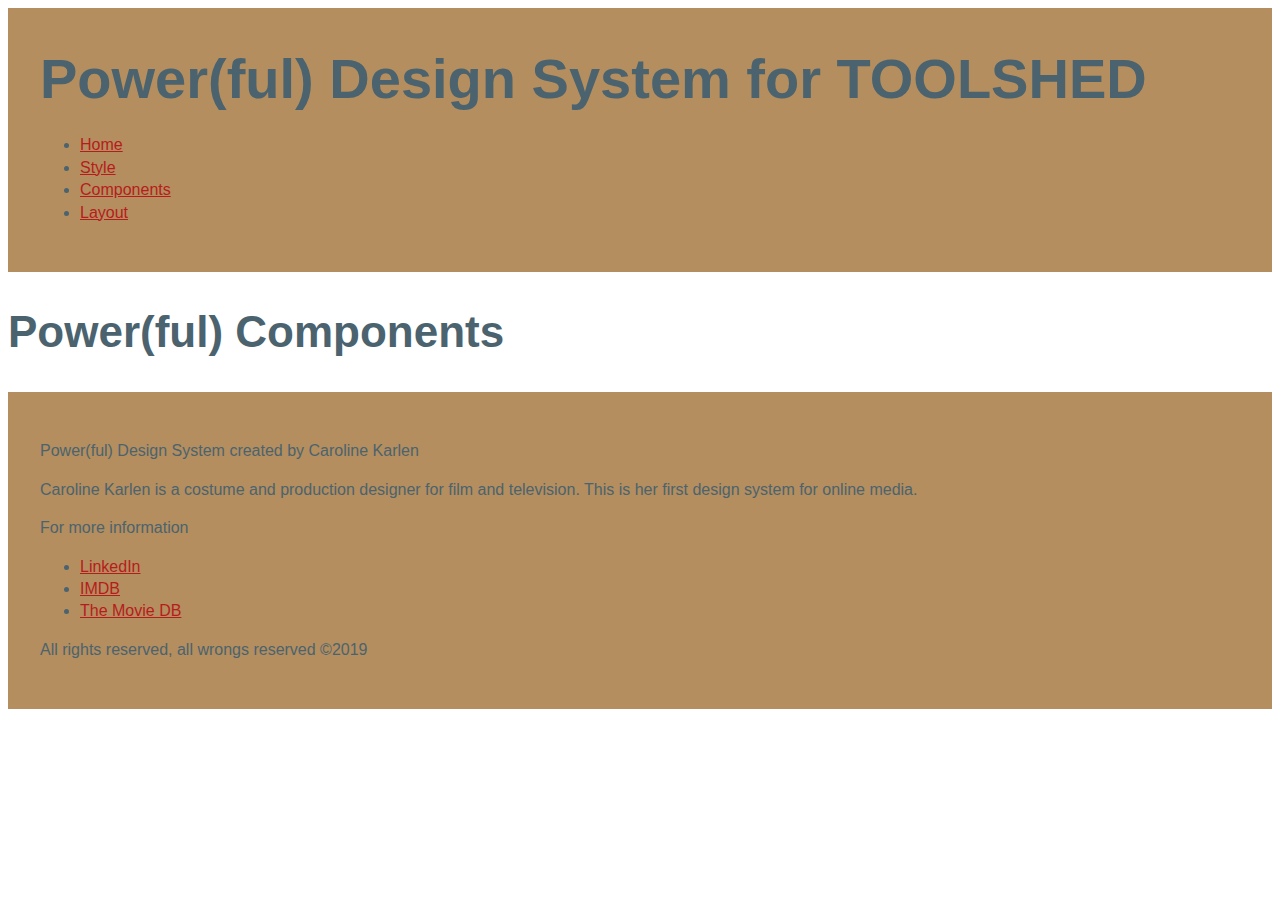
==== components.html @ 0bf0f4fc "initial commit" ====
<!doctype html>
<html lang="en-us">
<head>
    <meta charset="utf-8" />
    <meta name="viewport" content="width=device-width, initial-scale=1.0">
    <title>Components</title>
    <link rel="stylesheet" href="main.css">
</head>
    
<body>

<header class="site-header">
    
    <div class="logo">Power(ful) Design System for TOOLSHED</div>

    <nav class="site-navigation">
        <ul>
            <li><a href="index.html">Home</a></li>
            <li><a href="style.html">Style</a></li>
            <li><a href="components.html">Components</a></li>
            <li><a href="layouts.html">Layout</a></li>
        </ul>
    </nav>

</header>

<main>

    <h1>Power(ful) Components</h1>

</main>
    
<footer>

    <p>Power(ful) Design System created by Caroline Karlen</p>
    
    <p>Caroline Karlen is a costume and production designer for film and television. This is her first design system for online media.</p>

    <p>For more information</p>
    <ul>
        <li><a href="http://www.linkedin.com/in/carolinekarlen">LinkedIn</a></li>
        <li><a href="https://www.imdb.com/name/nm2019034/">IMDB</a></li>
        <li><a href="https://www.themoviedb.org/person/1164082-caroline-karlen">The Movie DB</a></li>
    </ul>

    <p>All rights reserved, all wrongs reserved ©2019</p>

</footer>

</body>
</html>
---- main.css ----
/* ==========================================================================
   Colors
   ========================================================================== */
html {
    --color-primary-red: #b71c1c;
    --color-secondary-red: #f05545;
    --color-primary-brown: #826133;
    --color-secondary-brown: #b48e5e;
    --color-primary-blue: #0b1051;
    --color-secondary-blue: #3f367e;
    --color-primary-text: #4b636e;
    --color-secondary-text: #90a4ae;
    --color-additional-text: #eeeeee;
}

/* ==========================================================================
   Type
   ========================================================================== */
html {
    --font-primary: Overpass, Arial, sans-serif;
    color: var(--color-primary-text);
    font-family: var(--font-primary);
    line-height: 1.4;
}

main {
    max-width: 40rem;
}

h1 {
    font-size: 2.75rem;
    font-weight: 700;
    
}

h2 {
    font-size: 2rem;
}

h3 {
    font-size: 1.75rem;
}

p   {
    font-size: 1rem;
}

a {
    color: var(--color-primary-red);
}

/* ==========================================================================
   Header Component
   ========================================================================== */

.site-header {
    background-color: var(--color-secondary-brown);
    border: 2rem solid #b48e5e;
}

.logo {
    font-size: 3.5rem;
    font-weight: 700;
}

/* ==========================================================================
   Footer Component
   ========================================================================== */

footer {
	background-color: var(--color-secondary-brown);
    border: 2rem solid #b48e5e;
}
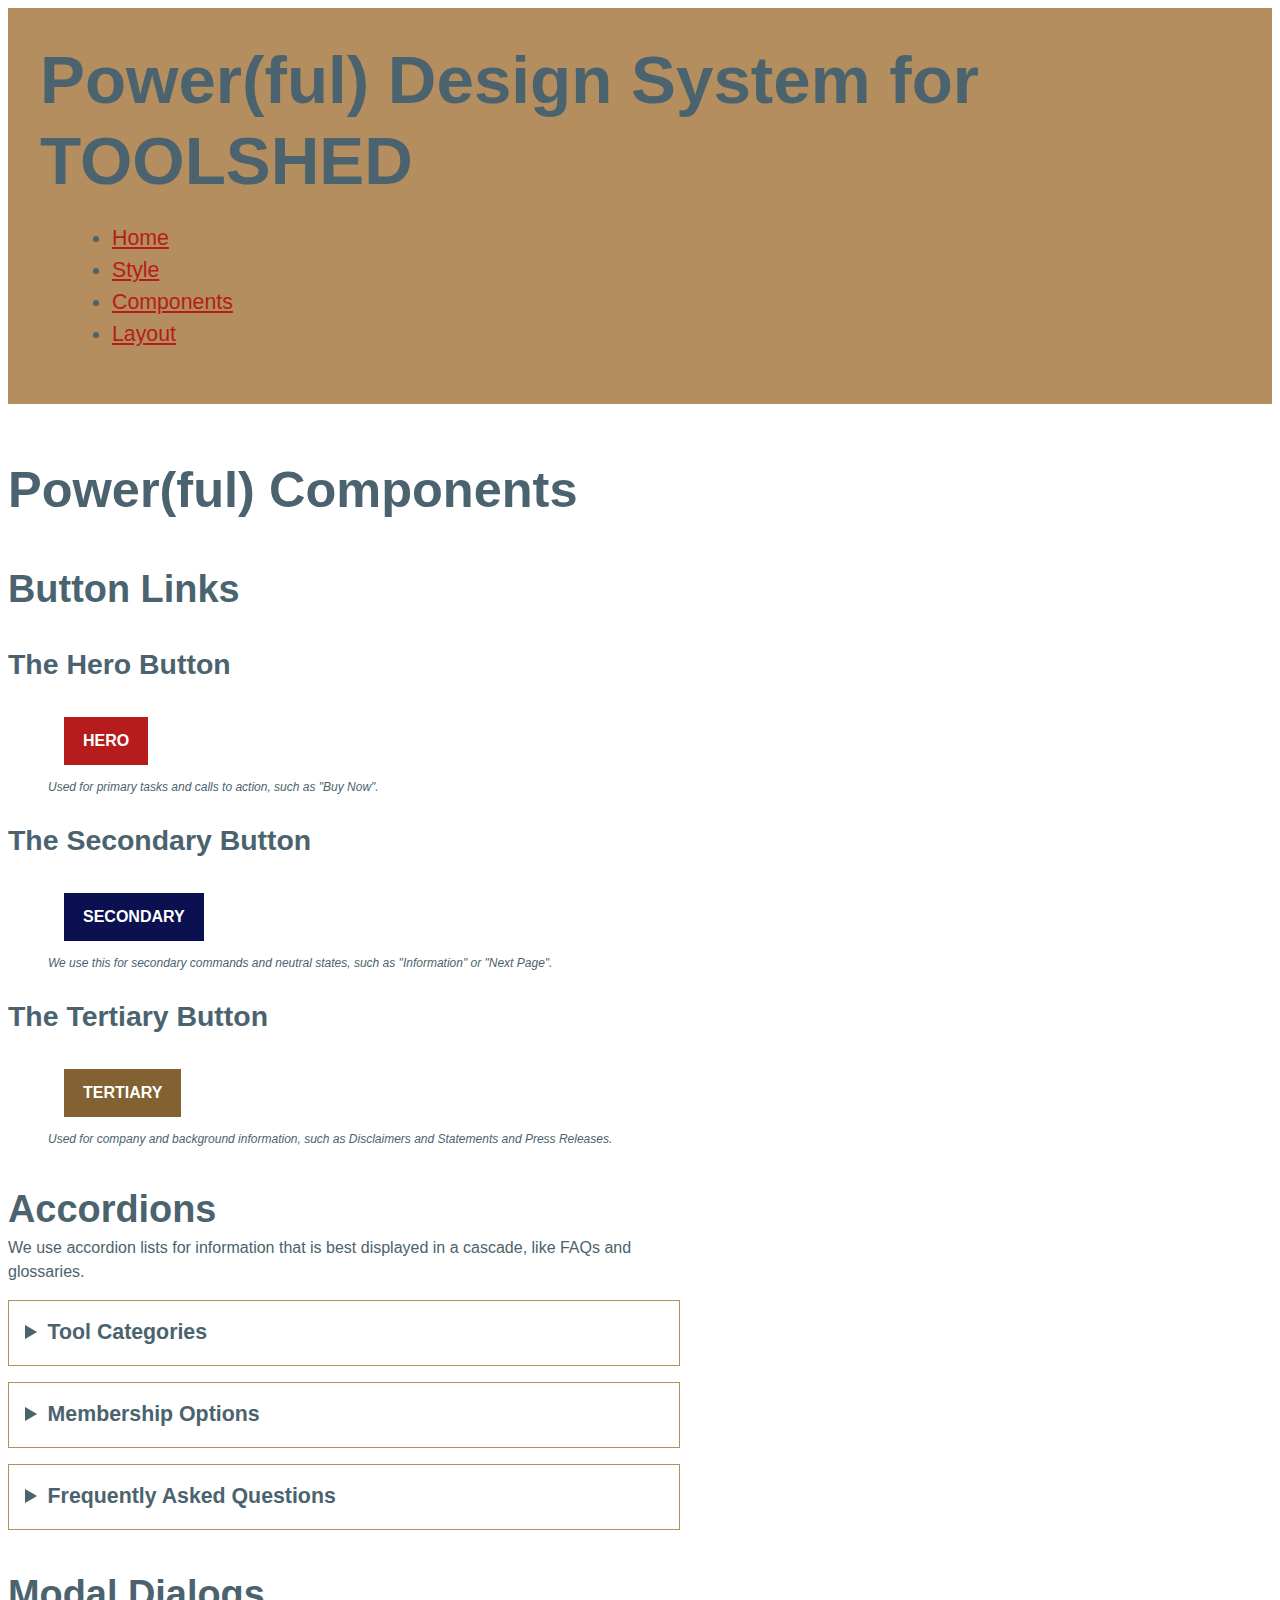
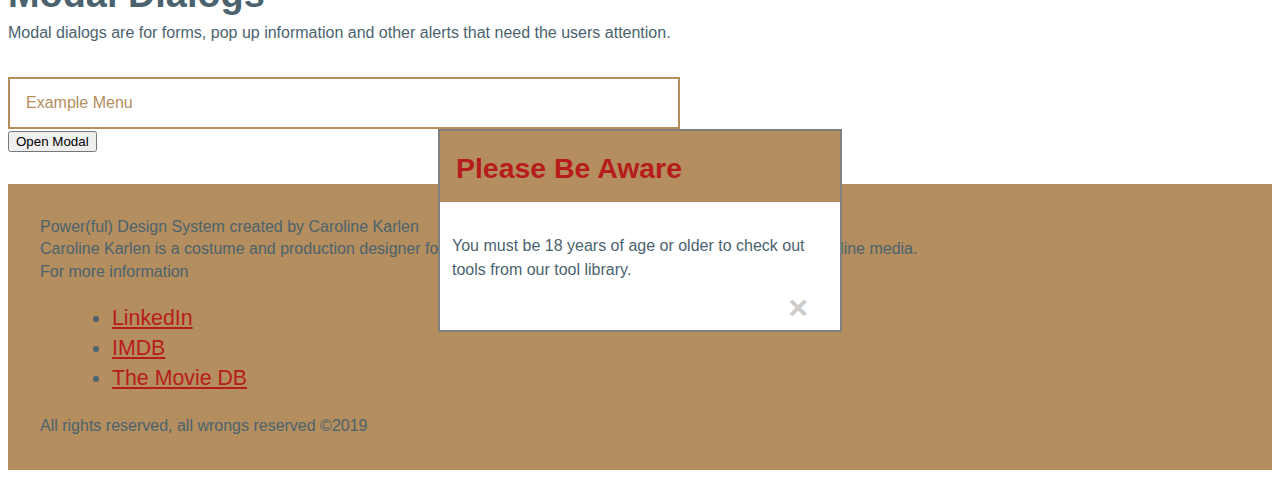
==== commit 0e4d3ed2: "Add files via upload" ====
--- a/components.html
+++ b/components.html
@@ -27,7 +27,116 @@
 <main>
 
     <h1>Power(ful) Components</h1>
+    
+    <h2>Button Links</h2>
+    
+    <h3>The Hero Button</h3>
 
+    <figure>
+        <button class="button-link-primary" href="#">Hero</button>
+        
+        <figcaption>Used for primary tasks and calls to action, such as "Buy Now". </figcaption>
+        
+      </figure>
+    
+     
+    <h3>The Secondary Button</h3>
+    
+    <figure>
+        <button class="button-link-secondary" href="#">Secondary</button>
+        
+        <figcaption>We use this for secondary commands and neutral states, such as "Information" or "Next Page".</figcaption>
+    </figure>
+    
+    <h3>The Tertiary Button</h3>
+    
+    <figure>
+        <button class="button-link-tertiary" href="#">Tertiary</button>
+        
+        <figcaption>Used for company and background information, such as Disclaimers and Statements and Press Releases.</figcaption>
+    </figure>
+    
+    <h2>Accordions</h2>
+
+    <p>We use accordion lists for information that is best displayed in a cascade, like FAQs and glossaries.</p>
+    
+    
+    <details>
+        
+        <summary>
+            Tool Categories
+        </summary>
+        
+        <div>
+            <ul>
+                <li><a class="accordion-list-item" href="#">Carpentry and Woodworking</a></li>
+            
+                <li><a class="accordion-list-item" href="#">Concrete and Masonry</a></li>
+            
+                <li><a class="accordion-list-item" href="#">Electrical and Lighting</a></li>
+            
+                <li><a class="accordion-list-item" href="#">Plumbing</a></li>
+            </ul>
+        </div>
+    
+    </details>
+
+    <details>
+        <summary>
+            Membership Options
+        </summary>
+        
+        <div>
+            <ul>
+                <li><a class="accordion-list-item" href="#">Household Membership</a></li>
+            
+                <li><a class="accordian-list-item" href="#">Small Business Membership</a></li>
+            
+                <li><a class="accordian-list-item" href="#">Student Membership</a></li>
+            
+                <li><a class="accordian-list-item" href="#">Non-Profit Membership</a></li>
+            </ul>
+        </div>
+    
+    </details>
+    
+    <details>
+        <summary>
+            Frequently Asked Questions
+        </summary>
+        
+        <div>
+            <ul>
+                <li><a class="accordion-list-item" href="#">How Can I Join?</a></li>
+            
+                <li><a class="accordian-list-item" href="#">How Do I Rent Tools?</a></li>
+            
+                <li><a class="accordian-list-item" href="#">What If I Need Instructions?</a></li>
+            
+                <li><a class="accordian-list-item" href="#">What If I Lose or Damage a Tool?</a></li>
+            </ul>
+        </div>
+    </details>
+    
+    <h2>Modal Dialogs</h2>
+    <p>Modal dialogs are for forms, pop up information and other alerts that need the users attention.</p>
+    
+    <div class="example">
+        <p>Example Menu</p>
+    </div> 
+    
+    <button id="open-modal" type="button">Open Modal</button>
+
+    <dialog id="modal-demo">
+        <modal-header>Please Be Aware</modal-header>
+        
+        <modal-content>You must be 18 years of age or older to check out tools from our tool library.</modal-content>
+        
+          <span class="close" id="span2">&times;</span>
+        
+        
+    </dialog>
+    
 </main>
     
 <footer>
@@ -47,5 +156,27 @@
 
 </footer>
 
+
+<script>
+    document.addEventListener('DOMContentLoaded', function(){
+
+        const modal = document.querySelector('dialog');
+        const open = document.getElementById('open-modal');
+
+        open.addEventListener('click', () => {
+            modal.showModal();
+        });
+
+        modal.addEventListener('click', event => {
+            if (event.target === modal) {
+                modal.close('cancelled');
+            }
+        });
+
+    });
+</script>
+
+    
 </body>
+    
 </html>--- a/main.css
+++ b/main.css
@@ -3,66 +3,363 @@
    ========================================================================== */
 html {
     --color-primary-red: #b71c1c;
+    --color-primary-blue: #0b1051;
+    --color-primary-brown: #826133;
     --color-secondary-red: #f05545;
-    --color-primary-brown: #826133;
+    --color-secondary-blue: #3f367e;
     --color-secondary-brown: #b48e5e;
-    --color-primary-blue: #0b1051;
-    --color-secondary-blue: #3f367e;
     --color-primary-text: #4b636e;
     --color-secondary-text: #90a4ae;
     --color-additional-text: #eeeeee;
 }
 
+/* ==========================================================================
+   Components
+    ========================================================================== */
+
+detail {
+    font-size: var(--size-two);
+    font-weight: 600;
+    text-transform: uppercase;
+}
+
+.button-link-primary {
+    background-color: var(--color-primary-red);
+	border: 3px solid var(--color-primary-red);
+	box-shadow: .25rem .25rem rgba(255, 255, 255, .5);
+    color: white;
+	display: inline-block;
+    font-size: var(--size-one);
+	font-weight: 700;
+	margin: 1rem;
+	padding: .75rem 1rem;
+    position: relative;
+    text-align: center;
+	text-decoration: none;
+	text-transform: uppercase;
+	transition: all 2s;
+}
+
+
+.button-link-primary:focus {
+    background-color: var(--color-primary-red);
+    border: 3px solid var(--color-primary-red);
+    outline: 6px solid blue;
+    transition: all 2s;
+}
+
+
+.button-link-primary:hover {
+    background-color: var(--color-secondary-red);
+    border: 3px solid var(--color-secondary-red);
+}
+
+.button-link-primary:active {
+    background-color: var(--color-secondary-red);
+	border: 3px solid var(--color-secondary-red);
+    /*transform: translateY(3px);*/
+    top: 3px;
+}
+
+.button-link-secondary {
+    background-color: var(--color-primary-blue);
+    border: 3px solid var(--color-primary-blue);
+    box-shadow: .25rem .25rem rgba(255, 255, 255, .5);
+    color: white;
+    display: inline-block;
+    font-size: var(--size-one);
+    font-weight: 700;
+    margin: 1rem;
+    padding: .75rem 1rem;
+    position: relative;
+    text-align: center;
+    text-decoration: none;
+    text-transform: uppercase;
+    transition: all 2s;
+}
+
+.button-link-secondary:focus {
+    background-color: var(--color-primary-blue);
+    border: 3px solid var(--color-primary-blue);
+    outline: 6px solid blue;
+    transition: all 2s;
+}
+
+.button-link-secondary:hover {
+    background-color: var(--color-secondary-blue);
+    border: 3px solid var(--color-secondary-blue);
+}
+
+.button-link-secondary:active {
+    background-color: var(--color-secondary-blue);
+    border: 3px solid var(--color-secondary-blue);
+    /*transform: translateY(3px);*/
+    top: 3px;
+}
+
+.button-link-tertiary {
+    background-color: var(--color-primary-brown);
+    border: 3px solid var(--color-primary-brown);
+    box-shadow: .25rem .25rem rgba(255, 255, 255, .5);
+    color: white;
+    display: inline-block;
+    font-size: var(--size-one);
+    font-weight: 700;
+    margin: 1rem;
+    padding: .75rem 1rem;
+    position: relative;
+    text-align: center;
+    text-decoration: none;
+    text-transform: uppercase;
+    transition: all 2s;
+}
+
+.button-link-tertiary:focus {
+    background-color: var(--color-primary-brown);
+    border: 3px solid var(--color-primary-brown);
+    outline: 6px solid blue;
+    transition: all 2s;
+}
+
+.button-link-tertiary:hover {
+    background-color: var(--color-secondary-brown);
+    border: 3px solid var(--color-secondary-brown);
+}
+
+.button-link-tertiary:active {
+    background-color: var(--color-secondary-brown);
+    border: 3px solid var(--color-secondary-brown);
+    /*transform: translateY(3px);*/
+    top: 3px;
+}
+
+summary button {
+    background-color: white;
+    color: var(--color-primary-text);
+    font-size: var(--size-two);
+    font-weight: 900;
+    margin: 0;
+    padding: 1rem;
+    text-align: left;
+    text-transform: uppercase;
+}
+
+summary:focus, details[open] summary {
+	background-color: var(--color-additional-text);
+	outline: none;
+}
+
+summary::-webkit-details-marker {
+	background-image: url(https://material.io/tools/icons/?icon=label&style=baseline);
+    color: black;
+}
+
+details[open] summary::-webkit-details-marker {
+	background-image: url(https://material.io/tools/icons/?icon=label&style=baseline);
+}
+
+details {
+    border: 1px solid var(--color-secondary-brown);
+    margin-bottom: 1rem;
+    margin-top: 1rem;
+	padding: 1rem;
+}
+
+details summary {
+    font-size: var(--size-two);
+    font-weight: 600;
+}
+
+
+
+/* ==========================================================================
+   Modal Dialog Components
+   ========================================================================== */
+
+.example {
+    border: 2px solid;
+    color: var(--color-secondary-brown);
+    margin-top: 2rem;
+    padding: .75rem 1rem;
+}
+
+#open-modal {
+    margin-bottom: 2rem;
+}
+
+@-webkit-keyframes slideIn {
+	from {
+		transform: translatex(-100%);
+	}
+	
+	to {
+		transform: translatex(-50%);
+	}
+}
+
+
+dialog {
+    border: 2px solid grey;
+    color: var(--color-primary-text);
+    display: inline-block;
+    height: 175px;
+    margin: auto;
+    max-height: 100%;
+    padding: 0 0 1.5rem;
+    position: fixed;
+    width: 400px;
+}
+
+dialog[open] {
+    animation: slideIn .5s linear;
+}
+
+dialog::backdrop {
+    background: rgba(25,65,105,.25);
+}
+
+modal-header {
+    background: 10px var(--color-secondary-brown);
+    color: var(--color-primary-red);
+    display: block;
+    font-size: var(--size-three);
+    font-weight: 900;
+    padding: 1rem 1rem .75rem;
+}
+
+modal-content {
+    color: var(--color-primary-text);
+    display: block;
+    font-size: var(--size-one);
+    line-height; 1.5;
+    padding: 2rem .75rem 0;
+    
+}
+
+.close {
+    color: #ccc;
+    float: right;
+    font-size: 34px;
+    font-weight: bold;
+    margin-right: 2rem;
+}
+
+.close:hover {
+    color: black;
+    cursor: pointer;
+    text-decoration: none;
+}
 /* ==========================================================================
    Type
    ========================================================================== */
 html {
     --font-primary: Overpass, Arial, sans-serif;
+    --ratio: 1.333;
+    --size-one: 1rem;
+    --size-two: calc(1rem*1.333);
+    --size-three: calc(1rem*1.777);
+    --size-four: calc(1rem*2.369);
+    --size-five: calc(1rem*3.157);
+    --size-six: calc(1rem*4.209);
+    --size-minimum: calc(1rem*.75);
     color: var(--color-primary-text);
     font-family: var(--font-primary);
+    line-height: 1.5;
+}
+
+main {
+    max-width: 42rem;
+}
+
+    h1, h2, h3, h4, h5, h6{
     line-height: 1.4;
-}
-
-main {
-    max-width: 40rem;
-}
+    margin: 1em 0 0;
+    }
 
 h1 {
-    font-size: 2.75rem;
+    font-size: var(--size-five);
     font-weight: 700;
     
 }
 
 h2 {
-    font-size: 2rem;
+    font-size: var(--size-four);
 }
 
 h3 {
-    font-size: 1.75rem;
-}
-
-p   {
-    font-size: 1rem;
-}
-
-a {
+    font-size: var(--size-three);
+}
+
+h3 figure {
+    line-height: 1;
+    margin: auto;
+}
+
+h4 {
+    font-size: var(--size-two);
+    font-style: bold;
+}
+
+p {
+    font-size: var(--size-one);
+    margin: 0;
+}
+
+ul {
+    font-size: var(--size-two);
+    margin-left: 2rem;
+}
+
+ol {font-size: var(--size-two);
+    margin-left: 2rem;
+}
+
+.price {
+    font-size: var(--size-one);
+    font-weight: 900;
+    text-transform: uppercase;
+}
+
+figcaption {
+    font-size: var(--size-minimum);
+    font-style: italic;
+    line-height: 1;
+}
+
+
+a:link {
     color: var(--color-primary-red);
 }
+a:visited {
+    color: var(--color-primary-red);
+}
+
+a:hover {
+    color: var(--color-primary-blue);
+}
+a:active {
+    color: var(--color-secondary-blue);
+}
+
+a:focus {
+    outline: 1px solid blue;
+}
 
 /* ==========================================================================
    Header Component
-   ========================================================================== */
-
+   ========================================================================= */
+
+.logo {
+    font-size: var(--size-six);
+    font-weight: 700;
+    line-height: 1.2;
+}
+    
 .site-header {
     background-color: var(--color-secondary-brown);
     border: 2rem solid #b48e5e;
 }
 
-.logo {
-    font-size: 3.5rem;
-    font-weight: 700;
-}
-
 /* ==========================================================================
    Footer Component
    ========================================================================== */
@@ -70,4 +367,7 @@
 footer {
 	background-color: var(--color-secondary-brown);
     border: 2rem solid #b48e5e;
+    font-size: var(--size-minimum);
+    line-height: 1.4;
+    margin-top: 2;
 }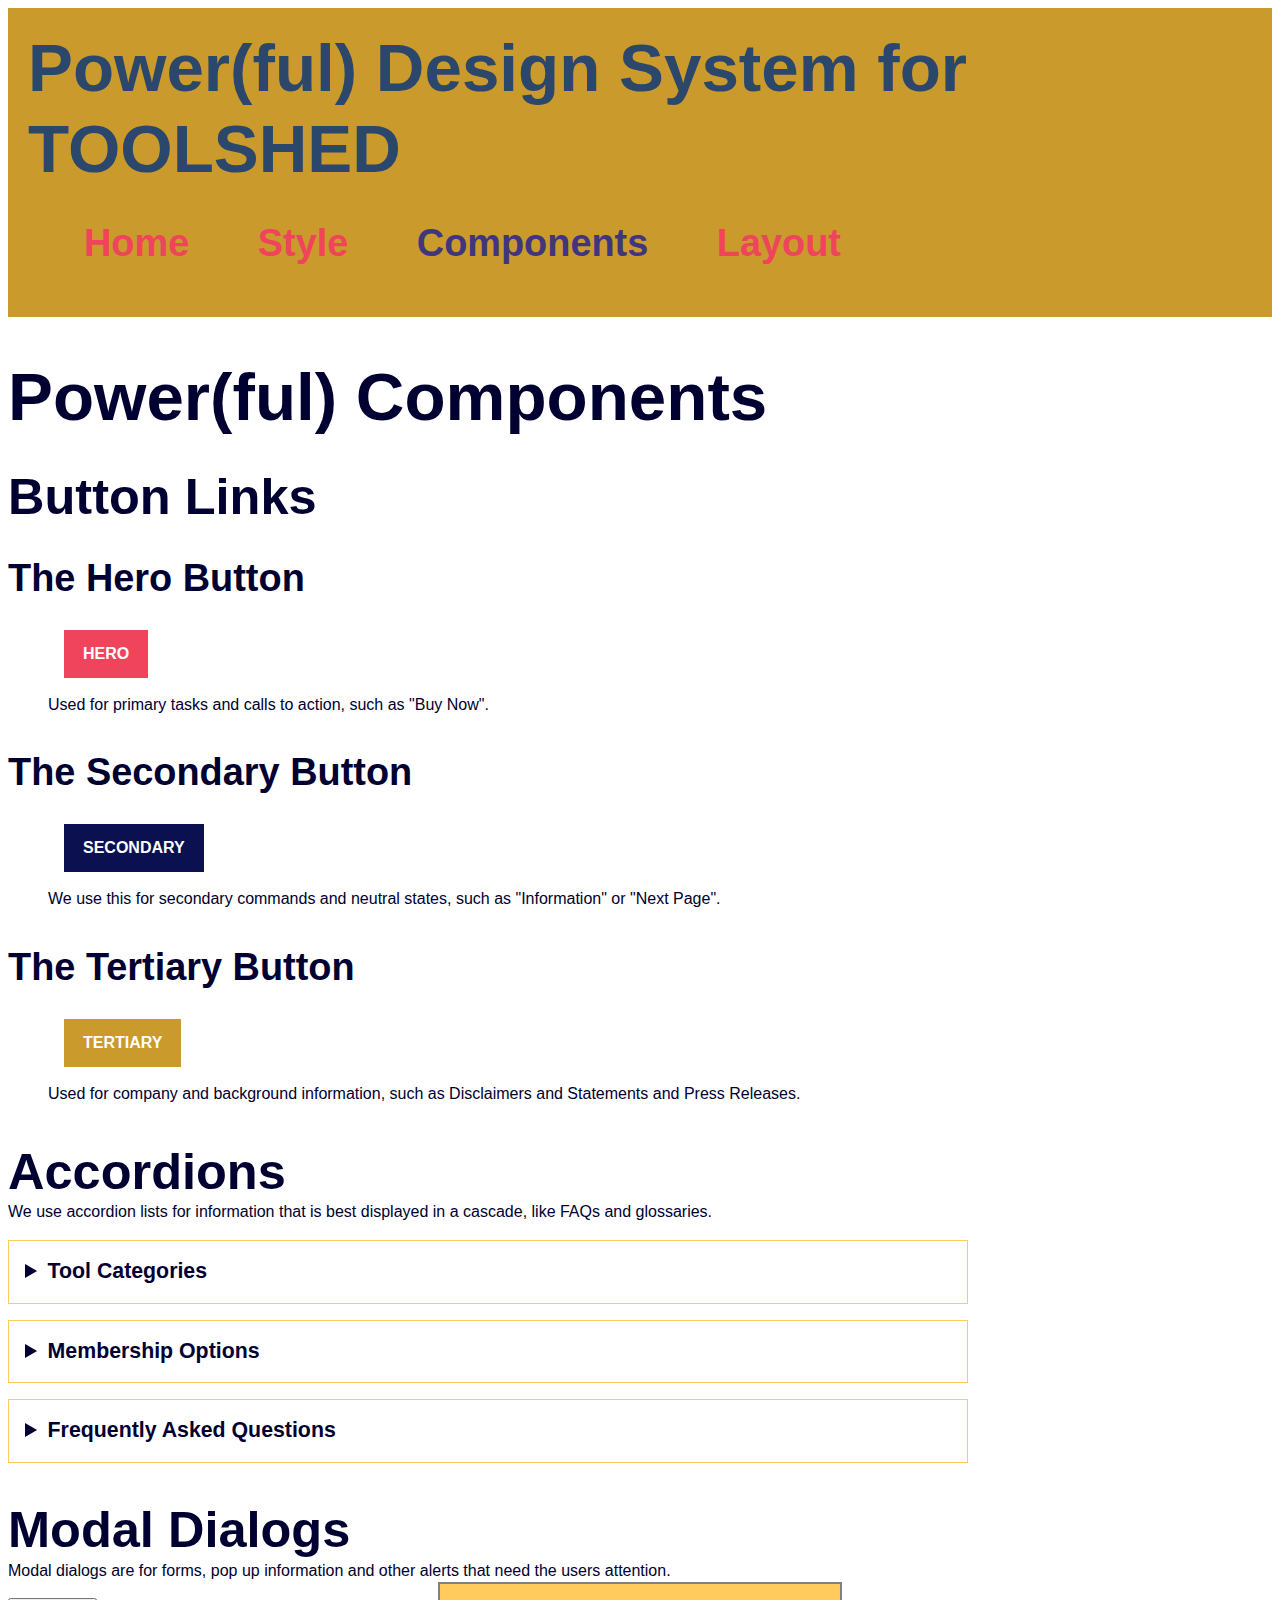
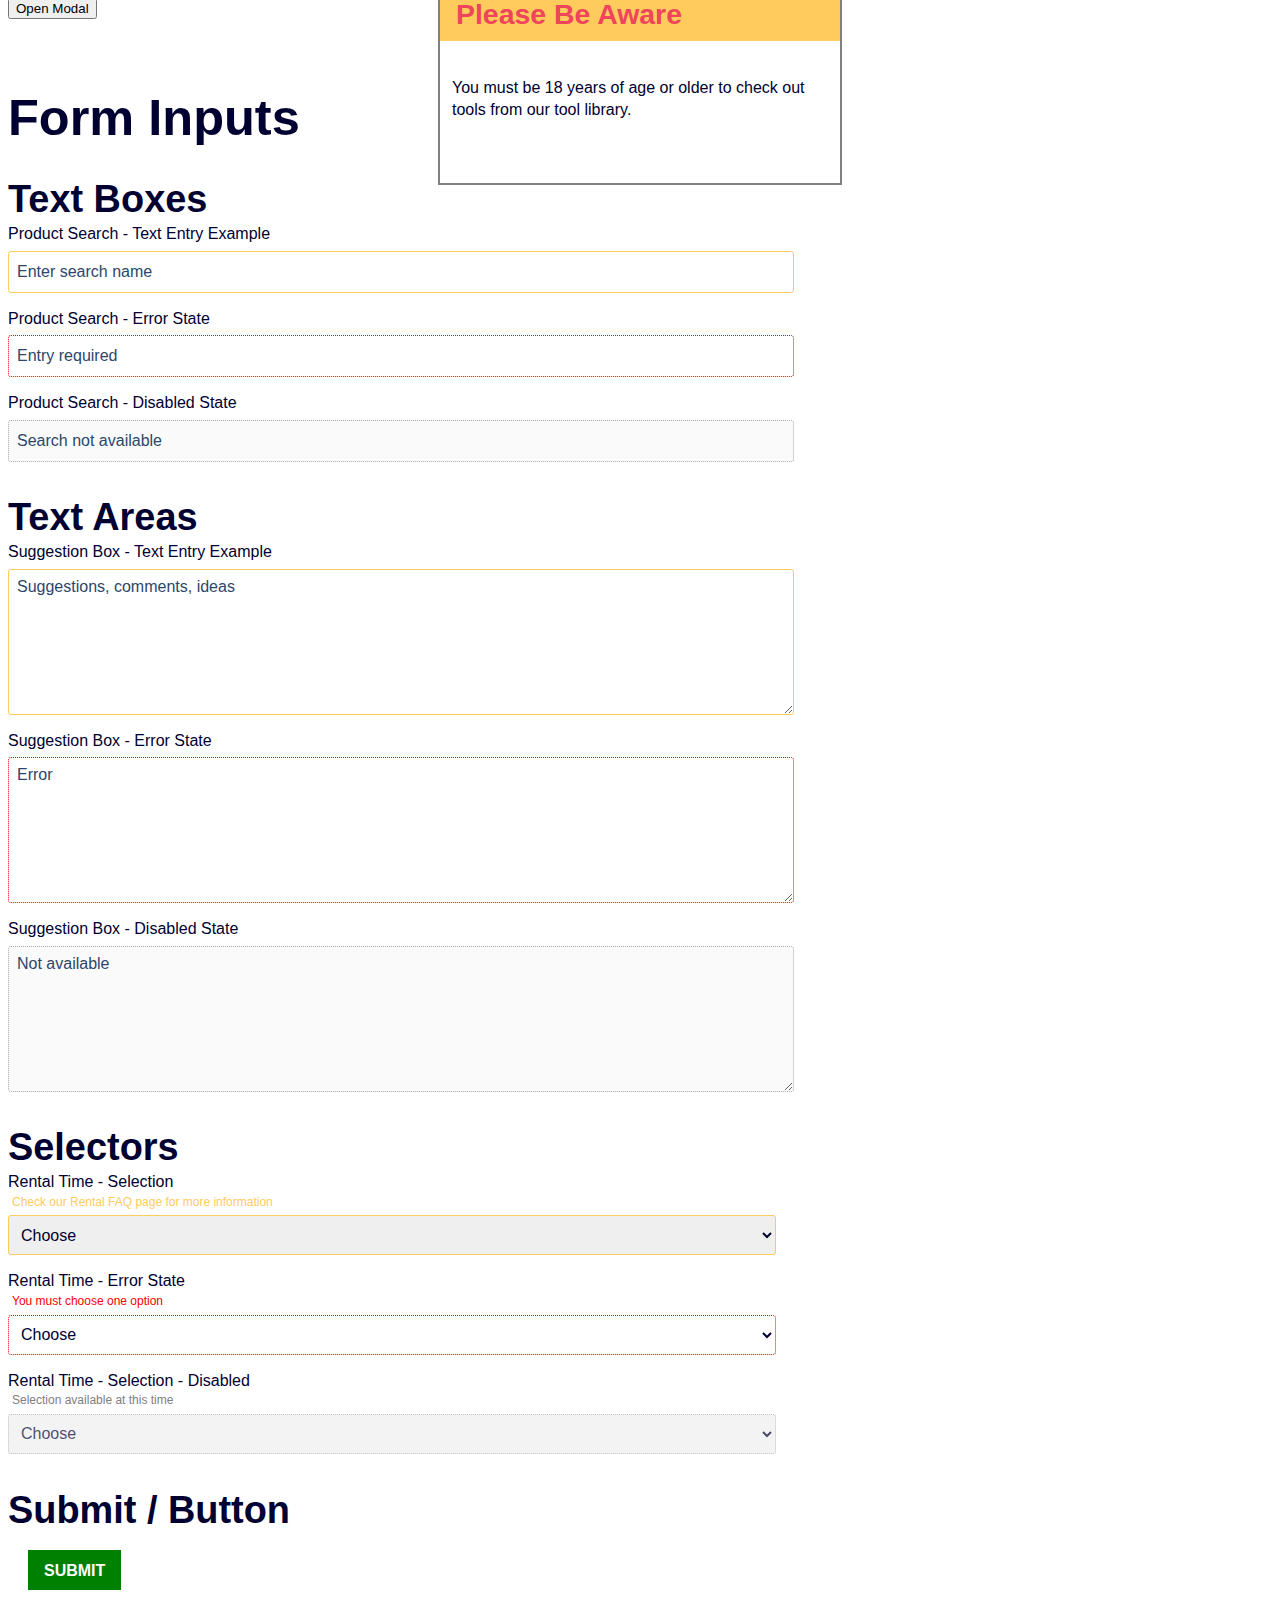
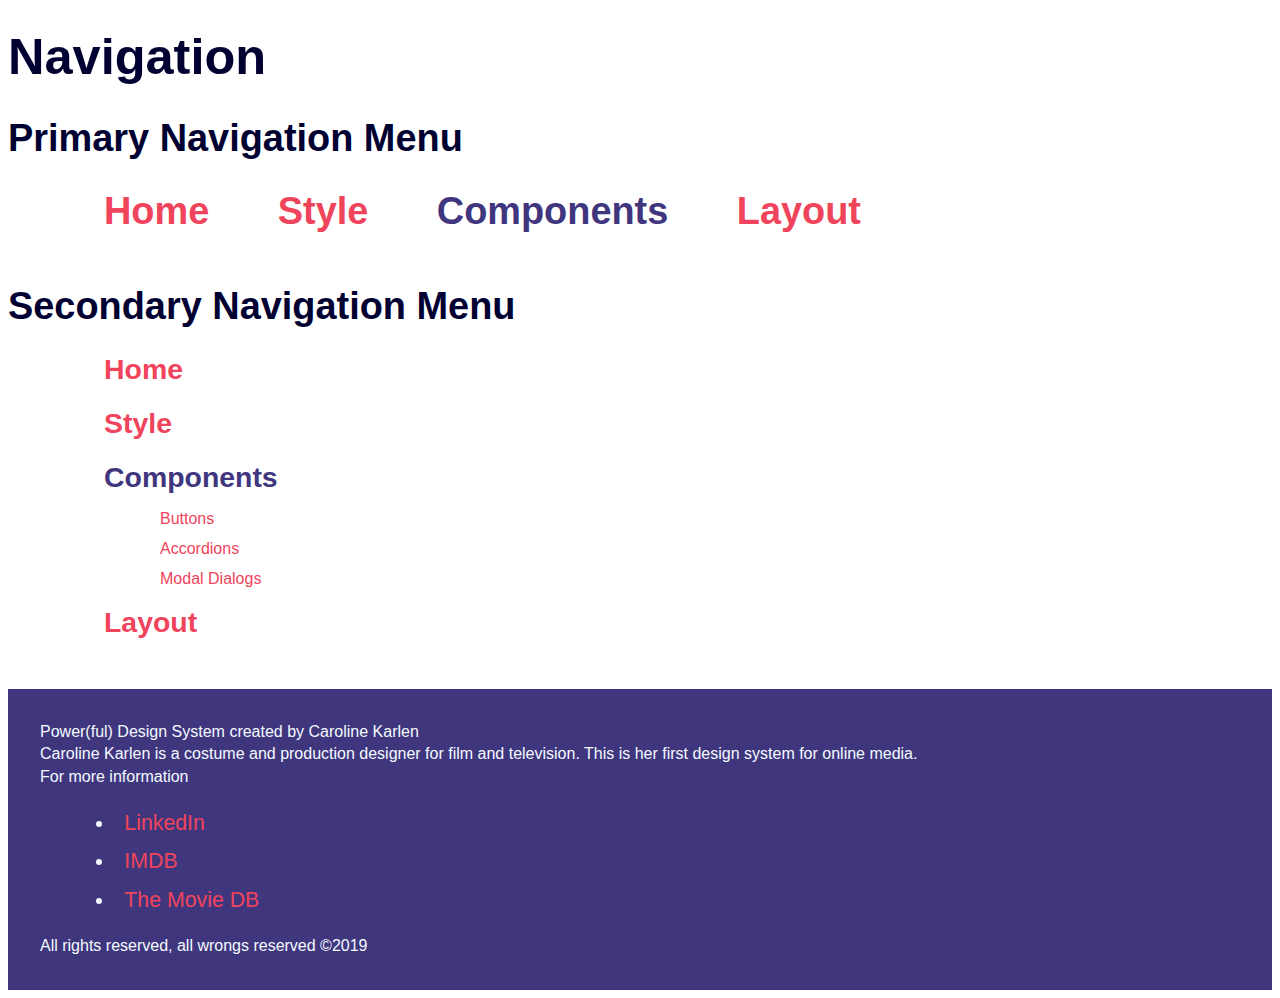
==== commit 7f8f7af2: "Add files via upload" ====
--- a/components.html
+++ b/components.html
@@ -17,7 +17,7 @@
         <ul>
             <li><a href="index.html">Home</a></li>
             <li><a href="style.html">Style</a></li>
-            <li><a href="components.html">Components</a></li>
+            <li><a href="" class="current-page">Components</a></li>
             <li><a href="layouts.html">Layout</a></li>
         </ul>
     </nav>
@@ -121,21 +121,107 @@
     <h2>Modal Dialogs</h2>
     <p>Modal dialogs are for forms, pop up information and other alerts that need the users attention.</p>
     
-    <div class="example">
-        <p>Example Menu</p>
-    </div> 
-    
     <button id="open-modal" type="button">Open Modal</button>
 
     <dialog id="modal-demo">
-        <modal-header>Please Be Aware</modal-header>
-        
-        <modal-content>You must be 18 years of age or older to check out tools from our tool library.</modal-content>
-        
-          <span class="close" id="span2">&times;</span>
-        
+        <h3>Please Be Aware</h3>
+        
+        <p>You must be 18 years of age or older to check out tools from our tool library.</p>
         
     </dialog>
+    
+    <h2>Form Inputs</h2>
+
+    <form action="instructions.js">
+
+        <h3>Text Boxes</h3>
+
+        <label for="search-name">Product Search - Text Entry Example</label>
+        <input type="text" id="search-name" name="search-name" placeholder="Enter search name" required>
+
+        <label for="search-name">Product Search - Error State</label>
+        <input type="text" required id="search-name" name="search-name" placeholder="Entry required" class="error">
+
+        <label for="search-name">Product Search - Disabled State</label>
+        <input type="text" required id="search-name" name="search-name" placeholder="Search not available" disabled>
+
+        <h3>Text Areas</h3>
+
+        <label for="suggestion">Suggestion Box - Text Entry Example</label>
+        <textarea id="suggestion" name="suggestion" placeholder="Suggestions, comments, ideas"></textarea>
+        
+        <label for="suggestion">Suggestion Box - Error State</label>
+        <textarea id="suggestion" name="suggestion" placeholder="Error" class="error"></textarea>
+
+        <label for="suggestion">Suggestion Box - Disabled State</label>
+        <textarea id="suggestion" name="suggestion" placeholder="Not available" disabled></textarea>
+
+        <h3>Selectors</h3>
+        
+        <label for="rental-time">Rental Time - Selection</label>
+        <p class="hint-text">Check our Rental FAQ page for more information</p>
+        <select id="rental-time" name="rental-time">
+            <option value="" selected disabled hidden>Choose</option> 
+            <option>1 week</option>
+            <option>2 weeks</option>
+            <option>3 weeks</option>
+        </select>
+
+        <label for="rental-time">Rental Time - Error State</label>
+        <p class="hint-text-error">You must choose one option</p>
+        <select id="rental-time" name="rental-time" class="error">
+            <option value="" selected disabled hidden>Choose</option> 
+            <option>1 week</option>
+            <option>2 weeks</option>
+            <option>3 weeks</option>
+        </select>
+    
+        <label for="rental-time">Rental Time - Selection - Disabled</label>
+        <p class="hint-text-disabled">Selection available at this time</p>
+        <select id="rental-time" name="rental-time" disabled>
+            <option value="" selected disabled hidden>Choose</option> 
+            <option>1 week</option>
+            <option>2 weeks</option>
+            <option>3 weeks</option>
+        </select>
+
+        <h3>Submit &#47; Button</h3>
+   
+        <button type="submit">Submit</button>
+    </form>
+
+    <h2>Navigation</h2>
+    
+    <h3>Primary Navigation Menu</h3>
+    <figure>
+        <nav class="site-navigation">
+        <ul>
+            <li><a href="index.html">Home</a></li>
+            <li><a href="style.html">Style</a></li>
+            <li><a href="" class="current-page">Components</a></li>
+            <li><a href="layouts.html">Layout</a></li>
+        </ul>
+        </nav>
+    </figure>
+
+    <h3>Secondary Navigation Menu</h3>
+    <figure>
+        <nav class="secondary-nav">
+        <ul>
+            <li><a href="index.html">Home</a></li>
+            <li><a href="style.html">Style</a></li>
+            <li><a href="" class="current-page">Components</a>
+                <ul>
+                    <li><a href="">Buttons</a></li>
+                    <li><a href="">Accordions</a></li>
+                    <li><a href="">Modal Dialogs</a></li>
+                </ul>
+            </li>
+            <li><a href="layouts.html">Layout</a></li>
+        </ul>
+        </nav>
+    
+    </figure>
     
 </main>
     
--- a/main.css
+++ b/main.css
@@ -2,15 +2,76 @@
    Colors
    ========================================================================== */
 html {
-    --color-primary-red: #b71c1c;
+    --color-primary-red: #ef445b;
     --color-primary-blue: #0b1051;
-    --color-primary-brown: #826133;
-    --color-secondary-red: #f05545;
+    --color-primary-brown: #ca9a2c;
+    --color-secondary-red: #ff7988;
     --color-secondary-blue: #3f367e;
-    --color-secondary-brown: #b48e5e;
-    --color-primary-text: #4b636e;
-    --color-secondary-text: #90a4ae;
-    --color-additional-text: #eeeeee;
+    --color-secondary-brown: #ffcb5d;
+    --color-primary-text: #000031;
+    --color-secondary-text: #2b476b;
+    --color-additional-text: #f4faff;
+}
+
+/* ==========================================================================
+   Navigation
+    ========================================================================== */
+
+.site-navigation a {
+    font-size: var(--size-two);
+    font-weight: 700;
+    line-height: 2;
+}
+
+.site-navigation li {
+    display: inline;
+    list-style-type: none;
+    margin-right: 3rem;
+    position: relative;
+}
+
+.site-navigation .current-page {
+    color: var(--color-secondary-blue);
+}
+
+a {
+    color: var(--color-primary-red);
+    text-decoration: none;
+}
+
+a:visited {
+    color: var(--color-primary-red);
+}
+
+a:hover {
+    color: var(--color-primary-blue);
+}
+
+a:active {
+    color: var(--color-secondary-blue);
+}
+
+a:focus {
+    outline: 1px solid blue;
+}
+
+
+.secondary-nav a {
+    font-size: var(--size-one);
+    font-weight: 600;
+}
+
+.secondary-nav .current-page {
+    color: var(--color-secondary-blue);
+}
+.secondary-nav li {
+    display: block;
+    line-height: 2;
+}
+
+.secondary-nav ul ul a {
+    font-size: var(--size-minimum);
+    font-weight: 300;
 }
 
 /* ==========================================================================
@@ -39,7 +100,6 @@
 	text-transform: uppercase;
 	transition: all 2s;
 }
-
 
 .button-link-primary:focus {
     background-color: var(--color-primary-red);
@@ -176,18 +236,12 @@
    Modal Dialog Components
    ========================================================================== */
 
-.example {
-    border: 2px solid;
-    color: var(--color-secondary-brown);
-    margin-top: 2rem;
-    padding: .75rem 1rem;
-}
-
 #open-modal {
+    margin-top: 1rem;
     margin-bottom: 2rem;
 }
 
-@-webkit-keyframes slideIn {
+@keyframes slideIn {
 	from {
 		transform: translatex(-100%);
 	}
@@ -196,7 +250,6 @@
 		transform: translatex(-50%);
 	}
 }
-
 
 dialog {
     border: 2px solid grey;
@@ -218,16 +271,17 @@
     background: rgba(25,65,105,.25);
 }
 
-modal-header {
+dialog h3 {
     background: 10px var(--color-secondary-brown);
     color: var(--color-primary-red);
     display: block;
     font-size: var(--size-three);
     font-weight: 900;
+    margin-top: 0;
     padding: 1rem 1rem .75rem;
 }
 
-modal-content {
+dialog p {
     color: var(--color-primary-text);
     display: block;
     font-size: var(--size-one);
@@ -250,11 +304,104 @@
     text-decoration: none;
 }
 /* ==========================================================================
-   Type
+   Form Inputs
+   ========================================================================== */
+
+input[type="text"], textarea, select {
+    border: 1px solid var(--color-secondary-brown);
+    border-radius: 3px;
+    box-shadow: none;
+    color: var(--color-primary-text);
+    display: block;
+    font-size: var(--size-one);
+    height: 1.5rem;
+    margin: 5px 0 15px;
+    outline: none;
+    padding: .5rem;
+    width: 21rem;
+}
+
+textarea {
+    min-height: 8rem;
+}
+
+select {
+    font-family: var(--font-primary);
+    height: 2.5rem;
+}
+
+input:focus, textarea:focus {
+    background: var(--color-secondary-brown); 
+    color: black;
+}
+
+input.error, textarea.error, select.error {
+    background: none;
+    border: 1px dotted red;
+}
+
+input[disabled], textarea[disabled], select[disabled] {
+    border: 1px dotted darkgrey;
+}
+
+input::placeholder, textarea::placeholder {
+  color: var(--color-secondary-text);
+  font-family: var(--font-primary);
+}
+
+.hint-text, .hint-text-error, .hint-text-disabled {
+    color: var(--color-secondary-brown);
+    font-size: var(--size-half);
+    margin-left: .25rem;
+}
+
+.hint-text-error {
+    color: red;
+}
+
+.hint-text-disabled {
+    color: grey;
+}
+
+button[type="submit"], input[type="submit"] {
+    background-color: green;
+    border: none;
+    box-shadow: .25rem .25rem rgba(255, 255, 255, .5);
+    color: white;
+    display: block;
+    font-size: var(--size-one);
+    font-weight: 700;
+    height: 2.5rem;
+    margin: 1.25rem;
+	padding: .75rem 1rem;
+    position: relative;
+    text-align: center;
+	text-decoration: none;
+	text-transform: uppercase;
+}
+
+button:hover {
+    background-color: darkgreen;
+}
+
+button:active {
+    background-color: var(--color-secondary-brown);
+}
+
+button:focus {
+    background-color: var(--color-primary-brown);
+    border: 3px solid var(--color-primary-brown);
+    border-radius: none;
+    outline: 6px solid blue;
+}
+
+/* ==========================================================================
+   Typography
    ========================================================================== */
 html {
     --font-primary: Overpass, Arial, sans-serif;
     --ratio: 1.333;
+    --size-half: calc(1rem*.75);
     --size-one: 1rem;
     --size-two: calc(1rem*1.333);
     --size-three: calc(1rem*1.777);
@@ -264,100 +411,108 @@
     --size-minimum: calc(1rem*.75);
     color: var(--color-primary-text);
     font-family: var(--font-primary);
-    line-height: 1.5;
+    line-height: 1.4;
 }
 
 main {
-    max-width: 42rem;
-}
-
-    h1, h2, h3, h4, h5, h6{
-    line-height: 1.4;
-    margin: 1em 0 0;
-    }
+    max-width: 48rem;
+}
+
+h1, h2, h3, h4, h5, h6{
+    line-height: 1;
+    margin-bottom: .25rem;
+}
 
 h1 {
+    font-size: var(--size-six);
+    font-weight: 800;
+}
+
+h2 {
     font-size: var(--size-five);
     font-weight: 700;
-    
-}
-
-h2 {
+}
+
+h3 {
     font-size: var(--size-four);
-}
-
-h3 {
-    font-size: var(--size-three);
+    font-weight: 600;
 }
 
 h3 figure {
     line-height: 1;
-    margin: auto;
-}
-
-h4 {
+    margin: 0;
+}
+
+blockquote {
+    color: var(--color-secondary-text);
     font-size: var(--size-two);
-    font-style: bold;
+    font-weight: 700;
 }
 
 p {
-    font-size: var(--size-one);
     margin: 0;
 }
 
 ul {
+    font-weight: 700;
+    list-style-position: inside;
+    list-style-type: disc;
+}
+
+ul li {
+    font-weight: 400;
+    margin-left: 1rem;
+}
+
+ul ul li {
+    font-weight: 400;
+    list-style-type: circle;
+}
+
+ol {
+    font-size: var(--size-one);
+    font-weight: 700;
+    line-height: 1.5;
+    list-style-position: inside;
+    margin-left: 2.25rem;
+}
+
+ol li {
+    font-weight: 400;
+    margin-left: 1rem;
+}
+
+ol ol li {
+    list-style-type: lower-roman;
+    margin-left: -.75rem;
+}
+
+.featurecopy {
     font-size: var(--size-two);
-    margin-left: 2rem;
-}
-
-ol {font-size: var(--size-two);
-    margin-left: 2rem;
-}
-
-.price {
-    font-size: var(--size-one);
-    font-weight: 900;
-    text-transform: uppercase;
-}
-
-figcaption {
+    font-weight: 400;
+    font-style: italic;
+}
+.tertiarycopy, figcaption{
     font-size: var(--size-minimum);
-    font-style: italic;
-    line-height: 1;
-}
-
-
-a:link {
-    color: var(--color-primary-red);
-}
-a:visited {
-    color: var(--color-primary-red);
-}
-
-a:hover {
-    color: var(--color-primary-blue);
-}
-a:active {
-    color: var(--color-secondary-blue);
-}
-
-a:focus {
-    outline: 1px solid blue;
-}
+    font-weight: 300;
+}
+
 
 /* ==========================================================================
    Header Component
    ========================================================================= */
 
 .logo {
+    color: var(--color-secondary-text);
     font-size: var(--size-six);
-    font-weight: 700;
+    font-weight: 900;
     line-height: 1.2;
 }
     
 .site-header {
-    background-color: var(--color-secondary-brown);
-    border: 2rem solid #b48e5e;
+    background-color: var(--color-primary-brown);
+    border: 2rem solid var(--color-primary-brown);
+    margin-bottom: 0;
 }
 
 /* ==========================================================================
@@ -365,9 +520,138 @@
    ========================================================================== */
 
 footer {
-	background-color: var(--color-secondary-brown);
-    border: 2rem solid #b48e5e;
-    font-size: var(--size-minimum);
+	background-color: var(--color-secondary-blue);
+    border: 2rem solid var(--color-secondary-blue);
+    color: var(--color-additional-text);
     line-height: 1.4;
-    margin-top: 2;
+    margin-top: 40px;
+}
+
+footer li {
+    font-size: var(--size-two);
+    line-height: 1.8;
+}
+
+/* ==========================================================================
+   Media Queries
+   ========================================================================== */
+
+
+@media (min-width: 400px) {
+    html {
+    /*--ratio: 1.200;*/
+    --size-half: calc(1rem*.75);
+    --size-one: 1rem;
+    --size-two: calc(1rem*1.200);
+    --size-three: calc(1rem*1.44);
+    --size-four: calc(1rem*1.728);
+    --size-five: calc(1rem*2.074);
+    --size-six: calc(1rem*2.488);
+    --size-minimum: calc(1rem*.75);
+    }
+    
+    .logo {
+        font-size: calc(1rem*3.157);
+    }
+    
+     .site-header {
+        border: 1.25rem solid var(--color-primary-brown);
+        margin-bottom: 0;
+    }
+    .site-navigation li {
+         display: block;
+         font-weight: 600;
+         line-height: 1.8;
+    }
+    
+    .secondary-nav li {
+        line-height: 1.8;
+    }
+    
+    input[type="text"], textarea, select {
+        width: 23rem;
+    }
+}
+
+
+@media (min-width: 600px) {
+    html {
+    /*--ratio: 1.333*/
+    --size-half: calc(1rem*.75);
+    --size-one: 1rem;
+    --size-two: calc(1rem*1.333);
+    --size-three: calc(1rem*1.777);
+    --size-four: calc(1rem*2.369);
+    --size-five: calc(1rem*3.157);
+    --size-six: calc(1rem*4.209);
+    --size-minimum: calc(1rem);
+    }
+        
+    .logo {
+        font-size: var(--size-six);
+        }
+    
+    .site-navigation a {
+        font-size: var(--size-three);
+        font-weight: 700;
+    }
+    .site-navigation li {
+        margin-right: 1.8;
+    }
+    .secondary-nav a {
+        font-size: var(--size-two);
+    }
+    .secondary-nav li {
+        line-height: 1.9;
+    }
+    
+    .tertiary-nav a {
+        font-size: var(--size-one);
+    }
+    
+    input[type="text"], textarea, select {
+        width: 28rem;
+    }
+}
+
+@media (min-width: 800px) {
+    
+    .site-navigation li {
+        display: inline-block;
+    }
+}
+
+@media (min-width: 1000px) {
+    
+    main {
+        max-width: 60rem;
+    }
+    
+    input[type="text"], textarea, select {
+        width: 48rem;
+    }
+    
+    .site-navigation a {
+        font-size: var(--size-four);
+        font-weight: 900;
+    }
+    
+    .site-navigation li {
+        margin-right: 3rem;
+    }
+    
+    .secondary-nav a {
+        font-size: var(--size-three);
+    }
+    
+    .tertiary-nav a {
+        font-size: var(--size-two);
+    }
+}
+
+@media (min-width: 1400px) {
+    
+    html {
+        font-size: 17px;
+    }
 }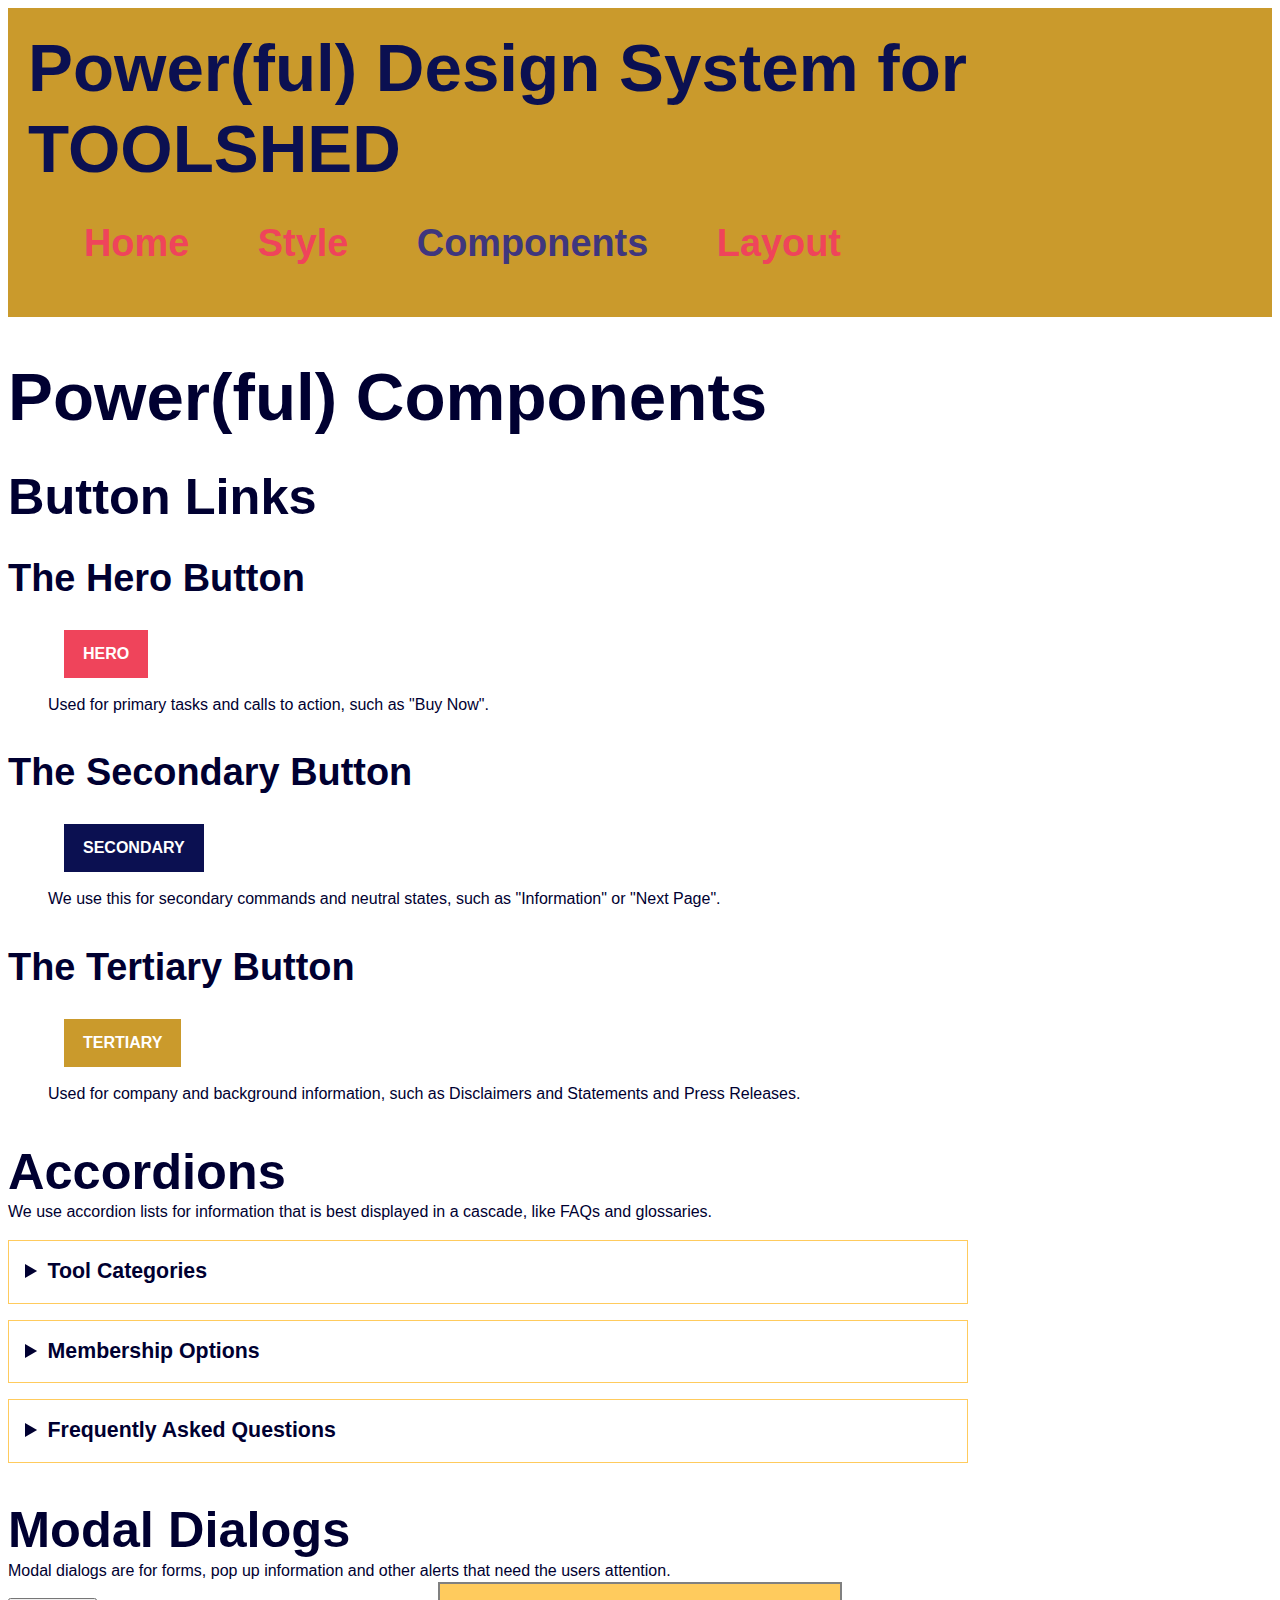
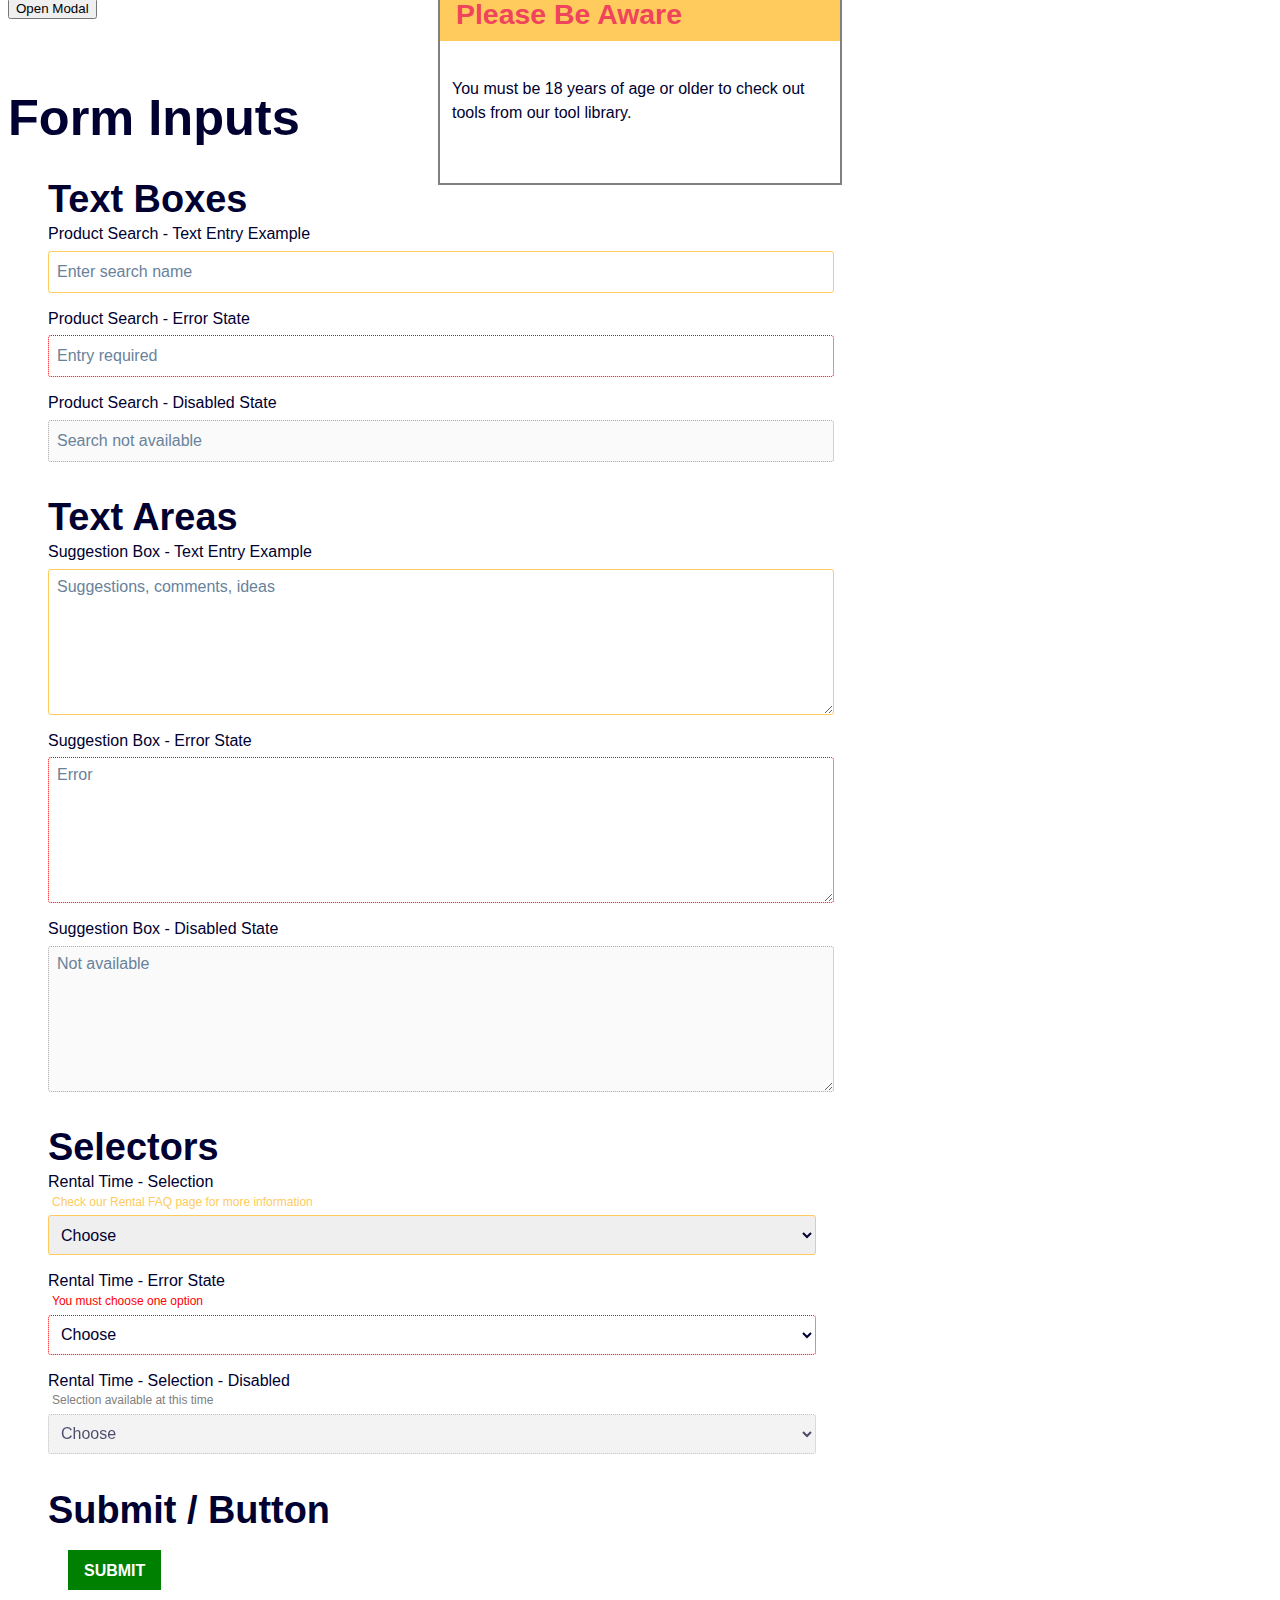
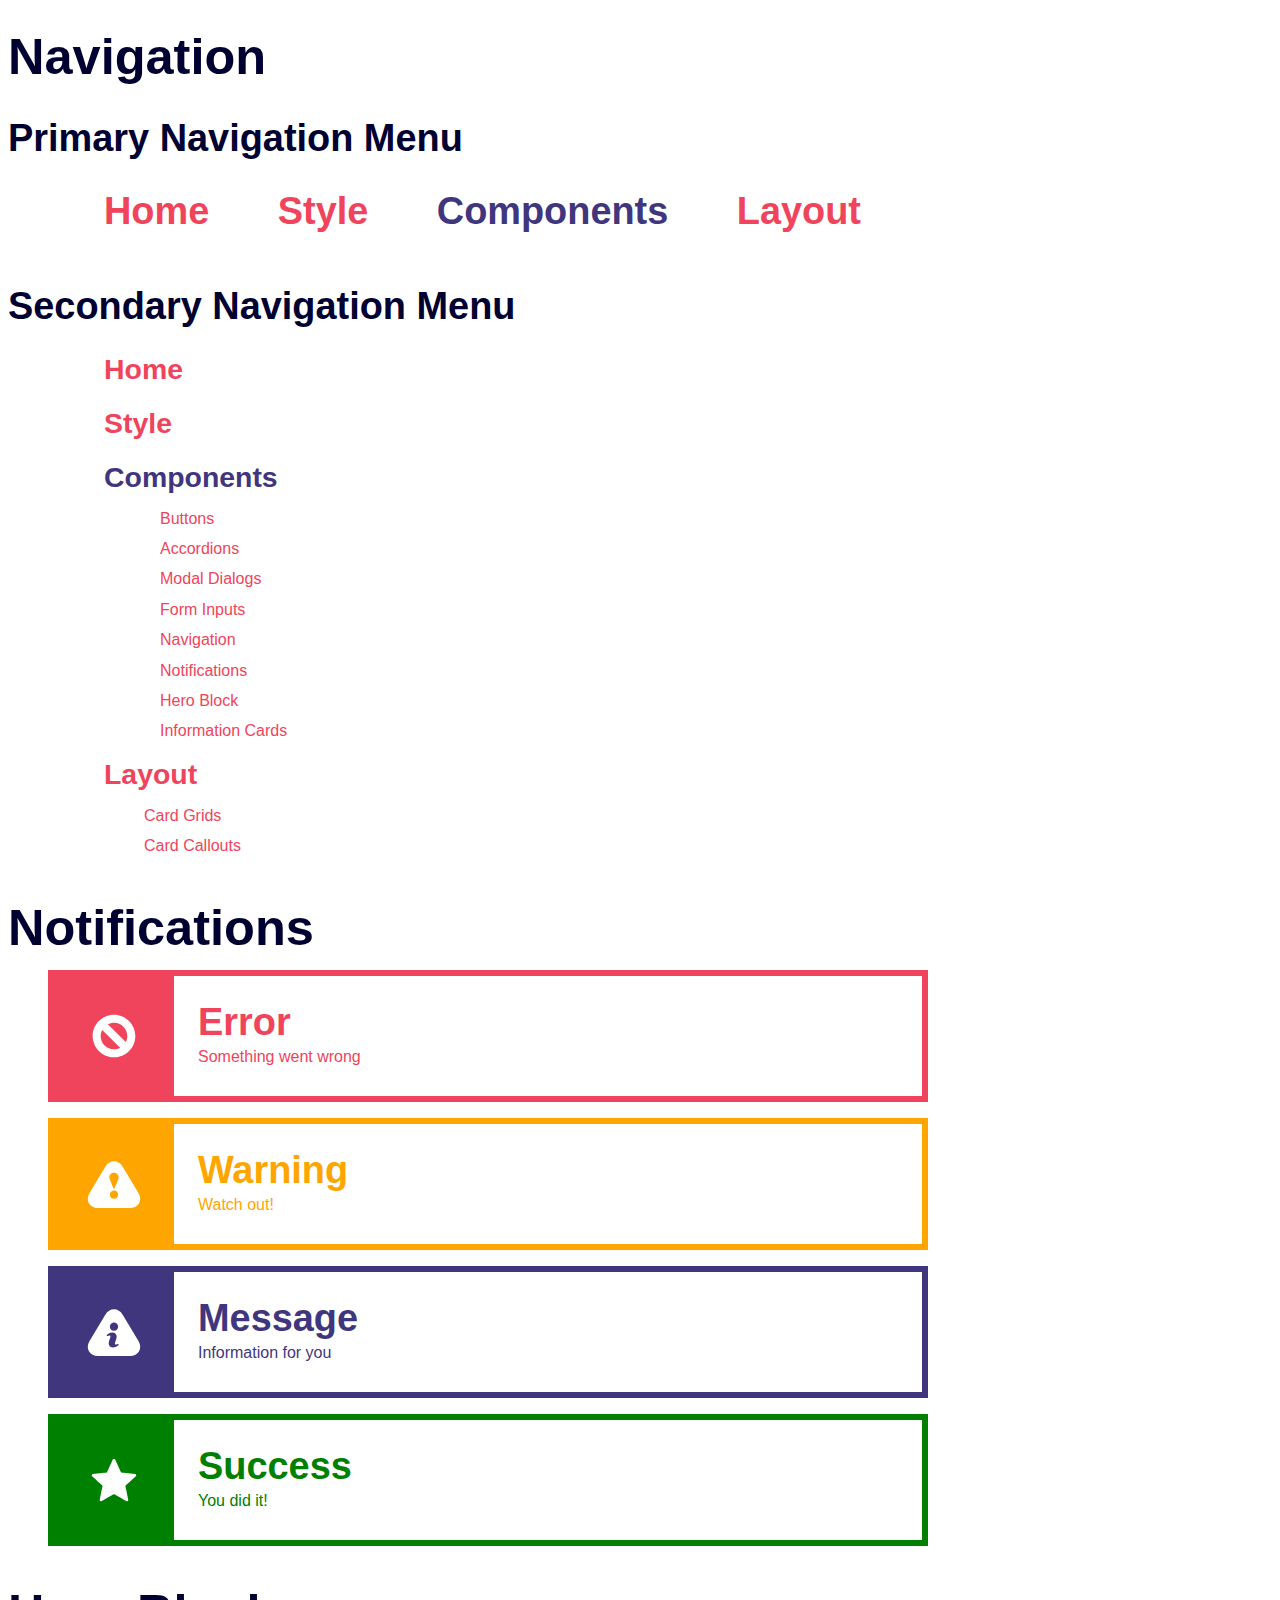
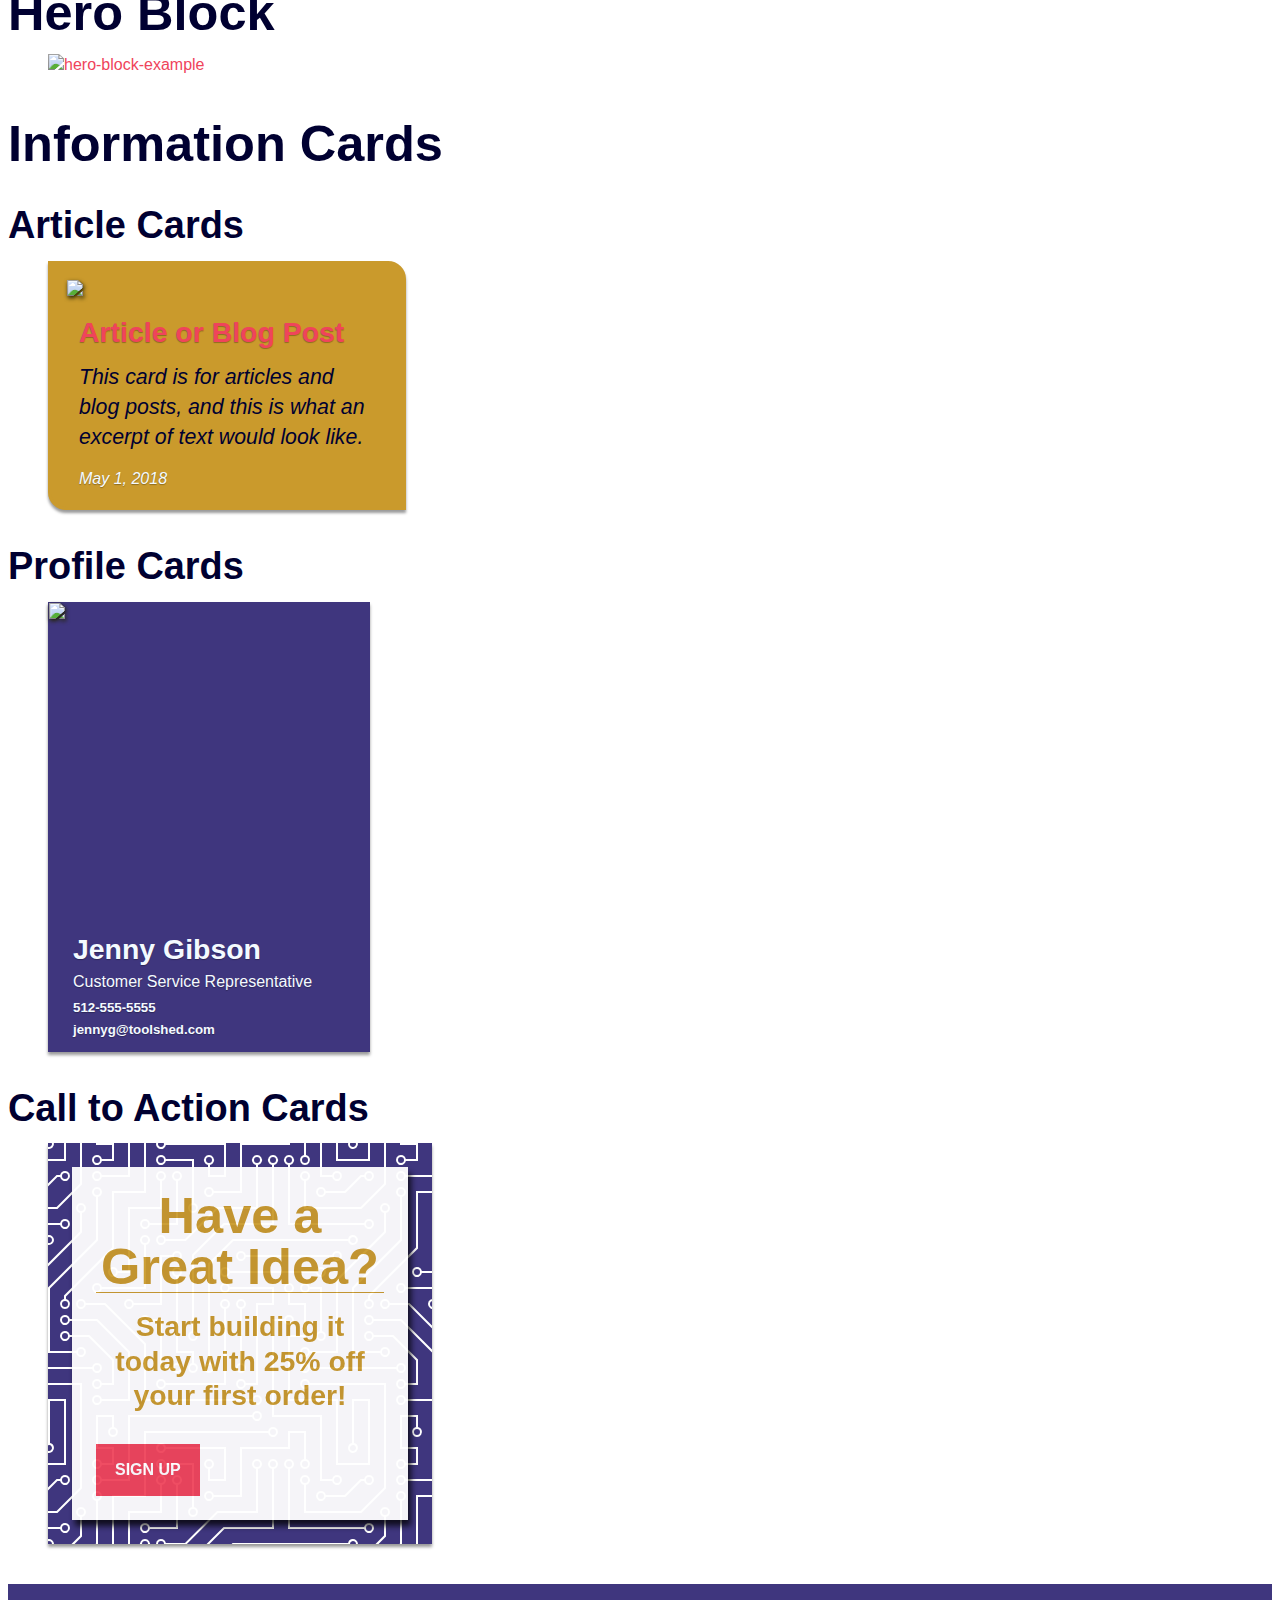
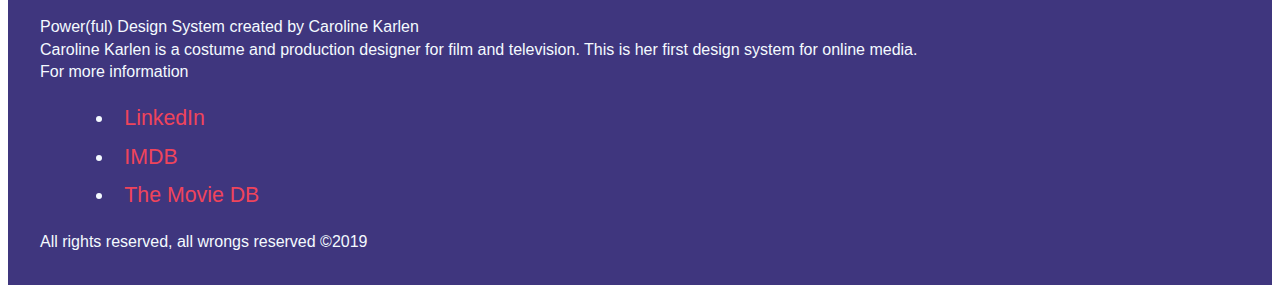
==== commit 41d44e1b: "Add files via upload" ====
--- a/components.html
+++ b/components.html
@@ -131,64 +131,68 @@
     </dialog>
     
     <h2>Form Inputs</h2>
-
-    <form action="instructions.js">
-
-        <h3>Text Boxes</h3>
-
-        <label for="search-name">Product Search - Text Entry Example</label>
-        <input type="text" id="search-name" name="search-name" placeholder="Enter search name" required>
-
-        <label for="search-name">Product Search - Error State</label>
-        <input type="text" required id="search-name" name="search-name" placeholder="Entry required" class="error">
-
-        <label for="search-name">Product Search - Disabled State</label>
-        <input type="text" required id="search-name" name="search-name" placeholder="Search not available" disabled>
-
-        <h3>Text Areas</h3>
-
-        <label for="suggestion">Suggestion Box - Text Entry Example</label>
-        <textarea id="suggestion" name="suggestion" placeholder="Suggestions, comments, ideas"></textarea>
-        
-        <label for="suggestion">Suggestion Box - Error State</label>
-        <textarea id="suggestion" name="suggestion" placeholder="Error" class="error"></textarea>
-
-        <label for="suggestion">Suggestion Box - Disabled State</label>
-        <textarea id="suggestion" name="suggestion" placeholder="Not available" disabled></textarea>
-
-        <h3>Selectors</h3>
-        
-        <label for="rental-time">Rental Time - Selection</label>
-        <p class="hint-text">Check our Rental FAQ page for more information</p>
-        <select id="rental-time" name="rental-time">
-            <option value="" selected disabled hidden>Choose</option> 
-            <option>1 week</option>
-            <option>2 weeks</option>
-            <option>3 weeks</option>
-        </select>
-
-        <label for="rental-time">Rental Time - Error State</label>
-        <p class="hint-text-error">You must choose one option</p>
-        <select id="rental-time" name="rental-time" class="error">
-            <option value="" selected disabled hidden>Choose</option> 
-            <option>1 week</option>
-            <option>2 weeks</option>
-            <option>3 weeks</option>
-        </select>
-    
-        <label for="rental-time">Rental Time - Selection - Disabled</label>
-        <p class="hint-text-disabled">Selection available at this time</p>
-        <select id="rental-time" name="rental-time" disabled>
-            <option value="" selected disabled hidden>Choose</option> 
-            <option>1 week</option>
-            <option>2 weeks</option>
-            <option>3 weeks</option>
-        </select>
-
-        <h3>Submit &#47; Button</h3>
+    
+    <figure>
+
+        <form action="instructions.js">
+
+            <h3>Text Boxes</h3>
+
+                <label for="search-name">Product Search - Text Entry Example</label>
+                <input type="text" id="search-name" name="search-name" placeholder="Enter search name" required>
+
+                <label for="search-name">Product Search - Error State</label>
+                <input type="text" required id="search-name" name="search-name" placeholder="Entry required" class="error">
+
+                <label for="search-name">Product Search - Disabled State</label>
+                <input type="text" required id="search-name" name="search-name" placeholder="Search not available" disabled>
+
+            <h3>Text Areas</h3>
+
+                <label for="suggestion">Suggestion Box - Text Entry Example</label>
+                <textarea id="suggestion" name="suggestion" placeholder="Suggestions, comments, ideas"></textarea>
+        
+                <label for="suggestion">Suggestion Box - Error State</label>
+                <textarea id="suggestion" name="suggestion" placeholder="Error" class="error"></textarea>
+
+                <label for="suggestion">Suggestion Box - Disabled State</label>
+                <textarea id="suggestion" name="suggestion" placeholder="Not available" disabled></textarea>
+
+            <h3>Selectors</h3>
+        
+                <label for="rental-time">Rental Time - Selection</label>
+                <p class="hint-text">Check our Rental FAQ page for more information</p>
+                <select id="rental-time" name="rental-time">
+                    <option value="" selected disabled hidden>Choose</option> 
+                    <option>1 week</option>
+                    <option>2 weeks</option>
+                    <option>3 weeks</option>
+                </select>
+
+                <label for="rental-time">Rental Time - Error State</label>
+                <p class="hint-text-error">You must choose one option</p>
+                <select id="rental-time" name="rental-time" class="error">
+                    <option value="" selected disabled hidden>Choose</option> 
+                    <option>1 week</option>
+                    <option>2 weeks</option>
+                    <option>3 weeks</option>
+                </select>
+    
+                <label for="rental-time">Rental Time - Selection - Disabled</label>
+                <p class="hint-text-disabled">Selection available at this time</p>
+                <select id="rental-time" name="rental-time" disabled>
+                    <option value="" selected disabled hidden>Choose</option> 
+                    <option>1 week</option>
+                    <option>2 weeks</option>
+                    <option>3 weeks</option>
+                </select>
+
+            <h3>Submit &#47; Button</h3>
    
-        <button type="submit">Submit</button>
-    </form>
+            <button type="submit">Submit</button>
+        </form>
+        
+    </figure>
 
     <h2>Navigation</h2>
     
@@ -207,21 +211,130 @@
     <h3>Secondary Navigation Menu</h3>
     <figure>
         <nav class="secondary-nav">
-        <ul>
-            <li><a href="index.html">Home</a></li>
-            <li><a href="style.html">Style</a></li>
-            <li><a href="" class="current-page">Components</a>
-                <ul>
-                    <li><a href="">Buttons</a></li>
-                    <li><a href="">Accordions</a></li>
-                    <li><a href="">Modal Dialogs</a></li>
-                </ul>
-            </li>
-            <li><a href="layouts.html">Layout</a></li>
-        </ul>
+            <ul>
+                <li><a href="index.html">Home</a></li>
+                <li><a href="style.html">Style</a></li>
+                <li><a href="" class="current-page">Components</a>
+                    <ul>
+                        <li><a href="">Buttons</a></li>
+                        <li><a href="">Accordions</a></li>
+                        <li><a href="">Modal Dialogs</a></li>
+                        <li><a href="">Form Inputs</a></li>
+                        <li><a href="">Navigation</a></li>
+                        <li><a href="">Notifications</a></li>
+                        <li><a href="">Hero Block</a></li>
+                        <li><a href="">Information Cards</a></li>
+                    </ul>
+                </li>
+                <li><a href="layouts.html">Layout</a></li>
+                    <ul>
+                        <li><a href="">Card Grids</a></li>
+                        <li><a href="">Card Callouts</a></li>
+                    </ul>
+            </ul>
         </nav>
-    
-    </figure>
+    </figure>
+    
+    <h2>Notifications</h2>
+    <figure>
+        <div class="error-notification">
+            <svg id="icon-cancel" viewBox="0 0 24 24">
+                <title>cancel</title>
+                <path d="M12 4c-4.411 0-8 3.589-8 8s3.589 8 8 8 8-3.589 8-8-3.589-8-8-8zM7 12c0-0.832 0.224-1.604 0.584-2.295l6.711 6.711c-0.691 0.36-1.463 0.584-2.295 0.584-2.757 0-5-2.243-5-5zM16.416 14.295l-6.711-6.711c0.691-0.36 1.463-0.584 2.295-0.584 2.757 0 5 2.243 5 5 0 0.832-0.224 1.604-0.584 2.295z"></path>
+            </svg>
+    
+            <div>
+                <h3>Error</h3>
+                <p>Something went wrong</p>
+            </div>
+        </div>
+    </figure>
+    
+    <figure>
+        <div class="warning-notification">
+            <svg id="icon-warning" viewBox="0 0 24 24">
+                <title>warning</title>
+                <path d="M21.171 15.398l-5.912-9.854c-0.776-1.293-1.963-2.033-3.259-2.033s-2.483 0.74-3.259 2.031l-5.912 9.856c-0.786 1.309-0.872 2.705-0.235 3.83 0.636 1.126 1.878 1.772 3.406 1.772h12c1.528 0 2.77-0.646 3.406-1.771 0.637-1.125 0.551-2.521-0.235-3.831zM12 17.549c-0.854 0-1.55-0.695-1.55-1.549s0.695-1.551 1.55-1.551 1.55 0.696 1.55 1.551c0 0.854-0.696 1.549-1.55 1.549zM13.633 10.125c-0.011 0.031-1.401 3.468-1.401 3.468-0.038 0.094-0.13 0.156-0.231 0.156s-0.193-0.062-0.231-0.156l-1.391-3.438c-0.090-0.233-0.129-0.443-0.129-0.655 0-0.965 0.785-1.75 1.75-1.75s1.75 0.785 1.75 1.75c0 0.212-0.039 0.422-0.117 0.625z"></path>
+            </svg>
+            
+            <div>
+                <h3>Warning</h3>
+                <p>Watch out!</p>
+            </div>
+        </div>
+    </figure>
+
+    <figure>
+        <div class="neutral-notification">
+            <svg id="icon-info" viewBox="0 0 24 24">
+                <title>info</title>
+                <path d="M21.171 15.398l-5.912-9.854c-0.776-1.293-1.963-2.033-3.259-2.033s-2.483 0.74-3.259 2.031l-5.912 9.856c-0.786 1.309-0.872 2.705-0.235 3.83 0.636 1.126 1.878 1.772 3.406 1.772h12c1.528 0 2.77-0.646 3.406-1.771 0.637-1.125 0.551-2.521-0.235-3.831zM12 8.449c0.854 0.002 1.549 0.698 1.551 1.55 0 0.853-0.695 1.549-1.55 1.551-0.854-0.002-1.55-0.698-1.552-1.55 0-0.855 0.696-1.551 1.551-1.551zM13.69 16.91c-0.032 0.037-0.795 0.918-2.068 0.918-0.051 0-0.103-0.001-0.154-0.004-0.508-0.030-0.928-0.255-1.185-0.634-0.315-0.465-0.358-1.113-0.121-1.825l0.406-1.221c0.225-0.683 0.010-0.792-0.106-0.85-0.031-0.016-0.080-0.025-0.14-0.025-0.251 0-0.597 0.148-0.708 0.206-0.104 0.054-0.235 0.026-0.311-0.067-0.073-0.095-0.071-0.227 0.007-0.318 0.033-0.039 0.867-0.995 2.223-0.914 0.505 0.029 0.925 0.253 1.182 0.631 0.316 0.465 0.36 1.114 0.124 1.828l-0.406 1.221c-0.227 0.682-0.010 0.792 0.106 0.85 0.020 0.010 0.062 0.023 0.137 0.023 0.254 0 0.6-0.148 0.712-0.205 0.106-0.056 0.235-0.026 0.31 0.068 0.072 0.095 0.070 0.227-0.008 0.318z"></path>
+            </svg>
+            
+            <div>
+                <h3>Message</h3>
+                <p>Information for you</p>
+            </div>
+        </div>
+    </figure>
+    
+    <figure>
+        <div class="success-notification">
+            <svg id="icon-star" viewBox="0 0 24 24">
+                <title>star</title>
+                <path d="M9.362 9.158c0 0-3.16 0.35-5.268 0.584-0.19 0.023-0.358 0.15-0.421 0.343s0 0.394 0.14 0.521c1.566 1.429 3.919 3.569 3.919 3.569-0.002 0-0.646 3.113-1.074 5.19-0.036 0.188 0.032 0.387 0.196 0.506 0.163 0.119 0.373 0.121 0.538 0.028 1.844-1.048 4.606-2.624 4.606-2.624s2.763 1.576 4.604 2.625c0.168 0.092 0.378 0.090 0.541-0.029s0.232-0.318 0.195-0.505c-0.428-2.078-1.071-5.191-1.071-5.191s2.353-2.14 3.919-3.566c0.14-0.131 0.202-0.332 0.14-0.524s-0.23-0.319-0.42-0.341c-2.108-0.236-5.269-0.586-5.269-0.586s-1.31-2.898-2.183-4.83c-0.082-0.173-0.254-0.294-0.456-0.294s-0.375 0.122-0.453 0.294c-0.874 1.932-2.183 4.83-2.183 4.83z"></path>
+            </svg>
+            
+            <div>
+                <h3>Success</h3>
+                <p>You did it!</p>
+            </div>
+        </div>
+    </figure>
+    
+    <h2>Hero Block</h2>
+    
+    <figure>
+        <p><a href="hero.html"><img src="images/screenshot-hero-block.png" alt="hero-block-example" title="hero-block-example"></a></p>
+    </figure>
+
+    <h2>Information Cards</h2>
+    
+    <h3>Article Cards</h3>
+        <figure>
+            
+            <div class="article-card">
+                <img src="images/toolbox.jpeg">
+                <h4><a href="">Article or Blog Post</a></h4>
+                <p class=featurecopy>This card is for articles and blog posts, and this is what an excerpt of text would look like. </p>
+                <cite>May 1, 2018</cite>
+            </div>
+                
+        </figure>
+    
+    <h3>Profile Cards</h3>
+        <figure>
+            <div class="profile-card">
+                <img src="images/portrait.jpeg">
+            
+                <h4>Jenny Gibson</h4>
+                <p>Customer Service Representative</p>
+                <h5>512-555-5555</h><h5>jennyg@toolshed.com</h5>
+            </div>
+        </figure>
+    
+    <h3>Call to Action Cards</h3>
+        <figure>
+            
+            <div class="card-action card-enroll">
+                <div class="action-textarea">
+                    <h2>Have a Great Idea?</h2>
+                    <p class="slogan">Start building it today with 25% off your first order!</p>
+                    <a class="button-link-primary button-action" href="#">Sign Up</a>
+                </div>
+            </div>
+        
+        </figure>
     
 </main>
     
--- a/main.css
+++ b/main.css
@@ -9,7 +9,7 @@
     --color-secondary-blue: #3f367e;
     --color-secondary-brown: #ffcb5d;
     --color-primary-text: #000031;
-    --color-secondary-text: #2b476b;
+    --color-secondary-text: #69829b;
     --color-additional-text: #f4faff;
 }
 
@@ -34,28 +34,6 @@
     color: var(--color-secondary-blue);
 }
 
-a {
-    color: var(--color-primary-red);
-    text-decoration: none;
-}
-
-a:visited {
-    color: var(--color-primary-red);
-}
-
-a:hover {
-    color: var(--color-primary-blue);
-}
-
-a:active {
-    color: var(--color-secondary-blue);
-}
-
-a:focus {
-    outline: 1px solid blue;
-}
-
-
 .secondary-nav a {
     font-size: var(--size-one);
     font-weight: 600;
@@ -84,7 +62,7 @@
     text-transform: uppercase;
 }
 
-.button-link-primary {
+.button-link-primary, .button-link-primary:visited {
     background-color: var(--color-primary-red);
 	border: 3px solid var(--color-primary-red);
 	box-shadow: .25rem .25rem rgba(255, 255, 255, .5);
@@ -285,7 +263,7 @@
     color: var(--color-primary-text);
     display: block;
     font-size: var(--size-one);
-    line-height; 1.5;
+    line-height: 1.5;
     padding: 2rem .75rem 0;
     
 }
@@ -391,7 +369,7 @@
 button:focus {
     background-color: var(--color-primary-brown);
     border: 3px solid var(--color-primary-brown);
-    border-radius: none;
+    border-radius: 0;
     outline: 6px solid blue;
 }
 
@@ -443,6 +421,31 @@
     margin: 0;
 }
 
+h4 {
+    font-size: var(--size-three);
+}
+
+a {
+    color: var(--color-primary-red);
+    text-decoration: none;
+}
+
+a:visited {
+    color: var(--color-primary-red);
+}
+
+a:hover {
+    color: var(--color-primary-blue);
+}
+
+a:active {
+    color: var(--color-secondary-blue);
+}
+
+a:focus {
+    outline: 1px solid blue;
+}
+
 blockquote {
     color: var(--color-secondary-text);
     font-size: var(--size-two);
@@ -499,11 +502,486 @@
 
 
 /* ==========================================================================
+   Notifications
+   ========================================================================= */
+
+.error-notification, .warning-notification, .neutral-notification, .success-notification {
+    align-content: center;
+    display: flex;
+    justify-content: flex-start;
+    margin-top: 0;
+    min-height: 2.5rem;
+    min-width: 5rem;
+    padding: 0;
+}
+
+.error-notification h3, .warning-notification h3, .neutral-notification h3, .success-notification h3 {
+    margin-left: 1.5rem;
+    margin-top: 1.75rem;
+}
+
+.error-notification p, .warning-notification p, .neutral-notification p, .success-notification p {
+    margin-left: 1.5rem;
+}
+
+.error-notification svg, .warning-notification svg, .neutral-notification svg, .success-notification svg {
+    fill: white;
+    height: 4rem;
+    margin: 0;
+    padding: 1.75rem;
+    width: 4rem;
+}
+
+.error-notification {
+    border: 6px solid var(--color-primary-red);
+}
+
+.error-notification h3, .error-notification p {
+    color: var(--color-primary-red);
+}
+.error-notification svg {
+    background-color: var(--color-primary-red);
+}
+
+.warning-notification {
+    border: 6px solid orange;
+}
+.warning-notification h3, .warning-notification p {
+    color: orange;
+}
+
+.warning-notification svg {
+    background-color: orange;
+}
+
+.neutral-notification {
+    border: 6px solid var(--color-secondary-blue);
+}
+
+.neutral-notification h3, .neutral-notification p {
+    color: var(--color-secondary-blue);
+}
+
+.neutral-notification svg {
+    background-color: var(--color-secondary-blue);
+}
+
+.success-notification {
+    border: 6px solid green;
+}
+
+.success-notification h3, .success-notification p {
+    color: green;
+}
+
+.success-notification svg {
+    background-color: green;
+}
+
+/* ==========================================================================
+   Information Cards
+   ========================================================================= */
+.article-card, .blog-card {
+    border-bottom-left-radius: 18px;
+    border-top-right-radius: 18px;
+    box-shadow: 0px 3px 3px rgba(0, 0, 0, 0.4);
+    box-sizing: content-box;
+    max-width: 20rem;
+    padding: 1rem;
+}
+
+.article-card img, .blog-card img {
+    filter: drop-shadow(1px 2px 2px #220);
+    max-width: 100%;
+}
+
+.article-card h4, .article-card .featurecopy, .article-card cite, .blog-card h4, .blog-card .featurecopy, .blog-card cite {
+    margin: 1rem .75rem;
+}
+
+.article-card h4, .article-card cite, .blog-card h4, .blog-card cite {
+    text-shadow: 0px 1px 1px rgba(0, 0, 0, 0.3);
+}
+
+.article-card cite, .blog-card cite {
+    color: var(--color-additional-text);
+}
+
+.article-card {
+    background-color: var(--color-primary-brown);
+    border: 3px solid var(--color-primary-brown);
+}
+
+.blog-card {
+    background-color: var(--color-secondary-blue);
+    border: 3px solid var(--color-secondary-blue);
+}
+
+.blog-card .featurecopy {
+    color: lightgray;
+}
+
+.profile-card {
+    background-color: var(--color-secondary-blue);
+    border: 1px solid var(--color-secondary-blue);
+    box-shadow: 0px 3px 3px rgba(0, 0, 0, 0.4);
+    display: flex;
+    flex-direction: column;
+    height: 28rem;
+    justify-content: flex-start;
+    max-width: 20rem;
+    padding: 0;
+}
+
+.profile-card img {
+    filter: drop-shadow(1px 2px 2px #220);
+    height: 70%;
+    padding-bottom: 1.15rem;
+}
+
+.profile-card h4, .profile-card p, .profile-card h5 {
+    color: var(--color-additional-text);
+    margin: 0 .5rem .5rem 1.5rem;
+    text-shadow: 0px 1px 1px rgba(0, 0, 0, 0.3);
+}
+
+.card-action {
+    box-shadow: 0px 3px 3px rgba(0, 0, 0, 0.4);
+    box-sizing: content-box;
+    max-width: 24rem;
+    padding: 1.5rem;
+}
+
+.card-enroll {
+    background-color: #3f367e;
+    background-image: url("data:image/svg+xml,%3Csvg xmlns='http://www.w3.org/2000/svg' viewBox='0 0 304 304' width='304' height='304'%3E%3Cpath fill='%23ffffff' fill-opacity='1' d='M44.1 224a5 5 0 1 1 0 2H0v-2h44.1zm160 48a5 5 0 1 1 0 2H82v-2h122.1zm57.8-46a5 5 0 1 1 0-2H304v2h-42.1zm0 16a5 5 0 1 1 0-2H304v2h-42.1zm6.2-114a5 5 0 1 1 0 2h-86.2a5 5 0 1 1 0-2h86.2zm-256-48a5 5 0 1 1 0 2H0v-2h12.1zm185.8 34a5 5 0 1 1 0-2h86.2a5 5 0 1 1 0 2h-86.2zM258 12.1a5 5 0 1 1-2 0V0h2v12.1zm-64 208a5 5 0 1 1-2 0v-54.2a5 5 0 1 1 2 0v54.2zm48-198.2V80h62v2h-64V21.9a5 5 0 1 1 2 0zm16 16V64h46v2h-48V37.9a5 5 0 1 1 2 0zm-128 96V208h16v12.1a5 5 0 1 1-2 0V210h-16v-76.1a5 5 0 1 1 2 0zm-5.9-21.9a5 5 0 1 1 0 2H114v48H85.9a5 5 0 1 1 0-2H112v-48h12.1zm-6.2 130a5 5 0 1 1 0-2H176v-74.1a5 5 0 1 1 2 0V242h-60.1zm-16-64a5 5 0 1 1 0-2H114v48h10.1a5 5 0 1 1 0 2H112v-48h-10.1zM66 284.1a5 5 0 1 1-2 0V274H50v30h-2v-32h18v12.1zM236.1 176a5 5 0 1 1 0 2H226v94h48v32h-2v-30h-48v-98h12.1zm25.8-30a5 5 0 1 1 0-2H274v44.1a5 5 0 1 1-2 0V146h-10.1zm-64 96a5 5 0 1 1 0-2H208v-80h16v-14h-42.1a5 5 0 1 1 0-2H226v18h-16v80h-12.1zm86.2-210a5 5 0 1 1 0 2H272V0h2v32h10.1zM98 101.9V146H53.9a5 5 0 1 1 0-2H96v-42.1a5 5 0 1 1 2 0zM53.9 34a5 5 0 1 1 0-2H80V0h2v34H53.9zm60.1 3.9V66H82v64H69.9a5 5 0 1 1 0-2H80V64h32V37.9a5 5 0 1 1 2 0zM101.9 82a5 5 0 1 1 0-2H128V37.9a5 5 0 1 1 2 0V82h-28.1zm16-64a5 5 0 1 1 0-2H146v44.1a5 5 0 1 1-2 0V18h-26.1zm102.2 270a5 5 0 1 1 0 2H98v14h-2v-16h124.1zM242 149.9V160h16v34h-16v62h48v48h-2v-46h-48v-66h16v-30h-16v-12.1a5 5 0 1 1 2 0zM53.9 18a5 5 0 1 1 0-2H64V2H48V0h18v18H53.9zm112 32a5 5 0 1 1 0-2H192V0h50v2h-48v48h-28.1zm-48-48a5 5 0 0 1-9.8-2h2.07a3 3 0 1 0 5.66 0H178v34h-18V21.9a5 5 0 1 1 2 0V32h14V2h-58.1zm0 96a5 5 0 1 1 0-2H137l32-32h39V21.9a5 5 0 1 1 2 0V66h-40.17l-32 32H117.9zm28.1 90.1a5 5 0 1 1-2 0v-76.51L175.59 80H224V21.9a5 5 0 1 1 2 0V82h-49.59L146 112.41v75.69zm16 32a5 5 0 1 1-2 0v-99.51L184.59 96H300.1a5 5 0 0 1 3.9-3.9v2.07a3 3 0 0 0 0 5.66v2.07a5 5 0 0 1-3.9-3.9H185.41L162 121.41v98.69zm-144-64a5 5 0 1 1-2 0v-3.51l48-48V48h32V0h2v50H66v55.41l-48 48v2.69zM50 53.9v43.51l-48 48V208h26.1a5 5 0 1 1 0 2H0v-65.41l48-48V53.9a5 5 0 1 1 2 0zm-16 16V89.41l-34 34v-2.82l32-32V69.9a5 5 0 1 1 2 0zM12.1 32a5 5 0 1 1 0 2H9.41L0 43.41V40.6L8.59 32h3.51zm265.8 18a5 5 0 1 1 0-2h18.69l7.41-7.41v2.82L297.41 50H277.9zm-16 160a5 5 0 1 1 0-2H288v-71.41l16-16v2.82l-14 14V210h-28.1zm-208 32a5 5 0 1 1 0-2H64v-22.59L40.59 194H21.9a5 5 0 1 1 0-2H41.41L66 216.59V242H53.9zm150.2 14a5 5 0 1 1 0 2H96v-56.6L56.6 162H37.9a5 5 0 1 1 0-2h19.5L98 200.6V256h106.1zm-150.2 2a5 5 0 1 1 0-2H80v-46.59L48.59 178H21.9a5 5 0 1 1 0-2H49.41L82 208.59V258H53.9zM34 39.8v1.61L9.41 66H0v-2h8.59L32 40.59V0h2v39.8zM2 300.1a5 5 0 0 1 3.9 3.9H3.83A3 3 0 0 0 0 302.17V256h18v48h-2v-46H2v42.1zM34 241v63h-2v-62H0v-2h34v1zM17 18H0v-2h16V0h2v18h-1zm273-2h14v2h-16V0h2v16zm-32 273v15h-2v-14h-14v14h-2v-16h18v1zM0 92.1A5.02 5.02 0 0 1 6 97a5 5 0 0 1-6 4.9v-2.07a3 3 0 1 0 0-5.66V92.1zM80 272h2v32h-2v-32zm37.9 32h-2.07a3 3 0 0 0-5.66 0h-2.07a5 5 0 0 1 9.8 0zM5.9 0A5.02 5.02 0 0 1 0 5.9V3.83A3 3 0 0 0 3.83 0H5.9zm294.2 0h2.07A3 3 0 0 0 304 3.83V5.9a5 5 0 0 1-3.9-5.9zm3.9 300.1v2.07a3 3 0 0 0-1.83 1.83h-2.07a5 5 0 0 1 3.9-3.9zM97 100a3 3 0 1 0 0-6 3 3 0 0 0 0 6zm0-16a3 3 0 1 0 0-6 3 3 0 0 0 0 6zm16 16a3 3 0 1 0 0-6 3 3 0 0 0 0 6zm16 16a3 3 0 1 0 0-6 3 3 0 0 0 0 6zm0 16a3 3 0 1 0 0-6 3 3 0 0 0 0 6zm-48 32a3 3 0 1 0 0-6 3 3 0 0 0 0 6zm16 16a3 3 0 1 0 0-6 3 3 0 0 0 0 6zm32 48a3 3 0 1 0 0-6 3 3 0 0 0 0 6zm-16 16a3 3 0 1 0 0-6 3 3 0 0 0 0 6zm32-16a3 3 0 1 0 0-6 3 3 0 0 0 0 6zm0-32a3 3 0 1 0 0-6 3 3 0 0 0 0 6zm16 32a3 3 0 1 0 0-6 3 3 0 0 0 0 6zm32 16a3 3 0 1 0 0-6 3 3 0 0 0 0 6zm0-16a3 3 0 1 0 0-6 3 3 0 0 0 0 6zm-16-64a3 3 0 1 0 0-6 3 3 0 0 0 0 6zm16 0a3 3 0 1 0 0-6 3 3 0 0 0 0 6zm16 96a3 3 0 1 0 0-6 3 3 0 0 0 0 6zm0 16a3 3 0 1 0 0-6 3 3 0 0 0 0 6zm16 16a3 3 0 1 0 0-6 3 3 0 0 0 0 6zm16-144a3 3 0 1 0 0-6 3 3 0 0 0 0 6zm0 32a3 3 0 1 0 0-6 3 3 0 0 0 0 6zm16-32a3 3 0 1 0 0-6 3 3 0 0 0 0 6zm16-16a3 3 0 1 0 0-6 3 3 0 0 0 0 6zm-96 0a3 3 0 1 0 0-6 3 3 0 0 0 0 6zm0 16a3 3 0 1 0 0-6 3 3 0 0 0 0 6zm16-32a3 3 0 1 0 0-6 3 3 0 0 0 0 6zm96 0a3 3 0 1 0 0-6 3 3 0 0 0 0 6zm-16-64a3 3 0 1 0 0-6 3 3 0 0 0 0 6zm16-16a3 3 0 1 0 0-6 3 3 0 0 0 0 6zm-32 0a3 3 0 1 0 0-6 3 3 0 0 0 0 6zm0-16a3 3 0 1 0 0-6 3 3 0 0 0 0 6zm-16 0a3 3 0 1 0 0-6 3 3 0 0 0 0 6zm-16 0a3 3 0 1 0 0-6 3 3 0 0 0 0 6zm-16 0a3 3 0 1 0 0-6 3 3 0 0 0 0 6zM49 36a3 3 0 1 0 0-6 3 3 0 0 0 0 6zm-32 0a3 3 0 1 0 0-6 3 3 0 0 0 0 6zm32 16a3 3 0 1 0 0-6 3 3 0 0 0 0 6zM33 68a3 3 0 1 0 0-6 3 3 0 0 0 0 6zm16-48a3 3 0 1 0 0-6 3 3 0 0 0 0 6zm0 240a3 3 0 1 0 0-6 3 3 0 0 0 0 6zm16 32a3 3 0 1 0 0-6 3 3 0 0 0 0 6zm-16-64a3 3 0 1 0 0-6 3 3 0 0 0 0 6zm0 16a3 3 0 1 0 0-6 3 3 0 0 0 0 6zm-16-32a3 3 0 1 0 0-6 3 3 0 0 0 0 6zm80-176a3 3 0 1 0 0-6 3 3 0 0 0 0 6zm16 0a3 3 0 1 0 0-6 3 3 0 0 0 0 6zm-16-16a3 3 0 1 0 0-6 3 3 0 0 0 0 6zm32 48a3 3 0 1 0 0-6 3 3 0 0 0 0 6zm16-16a3 3 0 1 0 0-6 3 3 0 0 0 0 6zm0-32a3 3 0 1 0 0-6 3 3 0 0 0 0 6zm112 176a3 3 0 1 0 0-6 3 3 0 0 0 0 6zm-16 16a3 3 0 1 0 0-6 3 3 0 0 0 0 6zm0 16a3 3 0 1 0 0-6 3 3 0 0 0 0 6zm0 16a3 3 0 1 0 0-6 3 3 0 0 0 0 6zM17 180a3 3 0 1 0 0-6 3 3 0 0 0 0 6zm0 16a3 3 0 1 0 0-6 3 3 0 0 0 0 6zm0-32a3 3 0 1 0 0-6 3 3 0 0 0 0 6zm16 0a3 3 0 1 0 0-6 3 3 0 0 0 0 6zM17 84a3 3 0 1 0 0-6 3 3 0 0 0 0 6zm32 64a3 3 0 1 0 0-6 3 3 0 0 0 0 6zm16-16a3 3 0 1 0 0-6 3 3 0 0 0 0 6z'%3E%3C/path%3E%3C/svg%3E");
+    box-sizing: border-box;
+}
+
+.action-textarea {
+    background-color: white;
+    box-shadow: 3px 6px 6px rgba(0, 0, 0, 0.8);
+    opacity: 0.95;
+    padding: .5rem;
+}
+
+.card-enroll h2, .card-enroll .slogan {
+    color: var(--color-primary-brown);
+    margin: 1rem;
+    text-align: center;
+}
+
+.card-enroll h2 {
+    border-bottom: .5px solid var(--color-primary-brown);
+}
+
+.card-enroll .slogan {
+    font-size: var(--size-three);
+    font-weight: 700;
+    line-height: 1.2;
+}
+
+.button-link-primary .button-action { 
+    box-shadow: 1px 3px 3px rgba(0, 0, 0, 0.4);
+    display: block;
+    font-size: var(--size-two);
+    margin: 1rem;
+    text-align: center;
+}
+
+button-link-primary .button-link-action {
+    box-shadow: 1px 3px 3px rgba(0, 0, 0, 0.4);
+    display: block;
+    font-size: var(--size-two);
+    margin-left: 1rem;
+    margin-right: 1.5rem;
+}
+
+/* ==========================================================================
+   Card-Grid
+   =========================================================================
+*/
+
+.card-grid {
+    align-items: stretch;
+    display: grid;
+    grid-gap: 15px;
+    grid-template-columns: repeat(3, 1fr);
+    justify-items: center;
+    padding: 1rem;
+    width: 100%;
+}
+
+.card-article, .card-blog {
+    border-bottom-left-radius: 18px;
+    border-top-right-radius: 18px;
+    box-shadow: 0px 3px 3px rgba(0, 0, 0, 0.4);
+    box-sizing: content-box;
+    padding: 1rem;
+    width: 22rem;
+}
+
+.card-article img, .card-blog img {
+    filter: drop-shadow(1px 2px 2px #220);
+    max-width: 100%;
+}
+
+.card-article h4, .card-article .featurecopy, .card-article cite, .card-blog h4, .card-blog .featurecopy, .card-blog cite {
+    margin: 1rem .5rem;
+}
+
+.card-article h4, .card-article cite, .card-blog h4, .card-blog cite {
+    text-shadow: 0px 1px 1px rgba(0, 0, 0, 0.3);
+}
+
+.card-article cite, .card-blog cite {
+    color: var(--color-additional-text);
+}
+
+.card-article {
+    background-color: var(--color-primary-brown);
+    border: 3px solid var(--color-primary-brown);
+}
+
+.card-blog {
+    background-color: var(--color-secondary-blue);
+    border: 3px solid var(--color-secondary-blue);
+}
+
+.card-blog .featurecopy {
+    color: lightgray;
+}
+
+@media (min-width: 200px) {
+    .card-grid {
+        align-items: center;
+        display: block;
+    }
+    
+    .card-article, .card-blog {
+        margin: 1rem;
+        max-width: 16rem;
+    }
+    
+    .card-article .featurecopy, .card-article cite, .card-blog .featurecopy, .card-blog cite {
+        display: none;
+    }
+}
+
+@media (min-width: 400px) {
+    .card-article, .card-blog {
+        max-width: 20rem;
+    }   
+    
+    .card-article .featurecopy, .card-article cite, .card-blog .featurecopy, .card-blog cite {
+        display: block;
+    }
+}
+
+@media (min-width: 800px) {
+    .card-grid {
+        align-items: stretch;
+        display: grid;
+        grid-template-columns: repeat(2, 1fr);
+        justify-items: center;
+    }
+}
+
+@media (min-width: 1200px) {
+    .card-grid {
+        grid-template-columns: repeat(3, 1fr);
+    }
+    
+    .card-article, .card-blog {
+        max-width: 20rem;
+    }   
+}
+
+@media (min-width: 2400px) {
+    .card-grid {
+        grid-template-columns: repeat(4, 1fr);
+    }
+}
+
+/* ==========================================================================
+   Card-Callouts
+   ========================================================================== */
+
+.callout-grid {
+    align-items: flex-start;
+    display: flex;
+    justify-items: space-between;
+    padding: 1rem;
+    width: 100%;
+}
+
+.card-action-enroll {
+    align-items: center;
+    background-color: #3f367e;
+    background-image: url("data:image/svg+xml,%3Csvg xmlns='http://www.w3.org/2000/svg' viewBox='0 0 304 304' width='304' height='304'%3E%3Cpath fill='%23ffffff' fill-opacity='1' d='M44.1 224a5 5 0 1 1 0 2H0v-2h44.1zm160 48a5 5 0 1 1 0 2H82v-2h122.1zm57.8-46a5 5 0 1 1 0-2H304v2h-42.1zm0 16a5 5 0 1 1 0-2H304v2h-42.1zm6.2-114a5 5 0 1 1 0 2h-86.2a5 5 0 1 1 0-2h86.2zm-256-48a5 5 0 1 1 0 2H0v-2h12.1zm185.8 34a5 5 0 1 1 0-2h86.2a5 5 0 1 1 0 2h-86.2zM258 12.1a5 5 0 1 1-2 0V0h2v12.1zm-64 208a5 5 0 1 1-2 0v-54.2a5 5 0 1 1 2 0v54.2zm48-198.2V80h62v2h-64V21.9a5 5 0 1 1 2 0zm16 16V64h46v2h-48V37.9a5 5 0 1 1 2 0zm-128 96V208h16v12.1a5 5 0 1 1-2 0V210h-16v-76.1a5 5 0 1 1 2 0zm-5.9-21.9a5 5 0 1 1 0 2H114v48H85.9a5 5 0 1 1 0-2H112v-48h12.1zm-6.2 130a5 5 0 1 1 0-2H176v-74.1a5 5 0 1 1 2 0V242h-60.1zm-16-64a5 5 0 1 1 0-2H114v48h10.1a5 5 0 1 1 0 2H112v-48h-10.1zM66 284.1a5 5 0 1 1-2 0V274H50v30h-2v-32h18v12.1zM236.1 176a5 5 0 1 1 0 2H226v94h48v32h-2v-30h-48v-98h12.1zm25.8-30a5 5 0 1 1 0-2H274v44.1a5 5 0 1 1-2 0V146h-10.1zm-64 96a5 5 0 1 1 0-2H208v-80h16v-14h-42.1a5 5 0 1 1 0-2H226v18h-16v80h-12.1zm86.2-210a5 5 0 1 1 0 2H272V0h2v32h10.1zM98 101.9V146H53.9a5 5 0 1 1 0-2H96v-42.1a5 5 0 1 1 2 0zM53.9 34a5 5 0 1 1 0-2H80V0h2v34H53.9zm60.1 3.9V66H82v64H69.9a5 5 0 1 1 0-2H80V64h32V37.9a5 5 0 1 1 2 0zM101.9 82a5 5 0 1 1 0-2H128V37.9a5 5 0 1 1 2 0V82h-28.1zm16-64a5 5 0 1 1 0-2H146v44.1a5 5 0 1 1-2 0V18h-26.1zm102.2 270a5 5 0 1 1 0 2H98v14h-2v-16h124.1zM242 149.9V160h16v34h-16v62h48v48h-2v-46h-48v-66h16v-30h-16v-12.1a5 5 0 1 1 2 0zM53.9 18a5 5 0 1 1 0-2H64V2H48V0h18v18H53.9zm112 32a5 5 0 1 1 0-2H192V0h50v2h-48v48h-28.1zm-48-48a5 5 0 0 1-9.8-2h2.07a3 3 0 1 0 5.66 0H178v34h-18V21.9a5 5 0 1 1 2 0V32h14V2h-58.1zm0 96a5 5 0 1 1 0-2H137l32-32h39V21.9a5 5 0 1 1 2 0V66h-40.17l-32 32H117.9zm28.1 90.1a5 5 0 1 1-2 0v-76.51L175.59 80H224V21.9a5 5 0 1 1 2 0V82h-49.59L146 112.41v75.69zm16 32a5 5 0 1 1-2 0v-99.51L184.59 96H300.1a5 5 0 0 1 3.9-3.9v2.07a3 3 0 0 0 0 5.66v2.07a5 5 0 0 1-3.9-3.9H185.41L162 121.41v98.69zm-144-64a5 5 0 1 1-2 0v-3.51l48-48V48h32V0h2v50H66v55.41l-48 48v2.69zM50 53.9v43.51l-48 48V208h26.1a5 5 0 1 1 0 2H0v-65.41l48-48V53.9a5 5 0 1 1 2 0zm-16 16V89.41l-34 34v-2.82l32-32V69.9a5 5 0 1 1 2 0zM12.1 32a5 5 0 1 1 0 2H9.41L0 43.41V40.6L8.59 32h3.51zm265.8 18a5 5 0 1 1 0-2h18.69l7.41-7.41v2.82L297.41 50H277.9zm-16 160a5 5 0 1 1 0-2H288v-71.41l16-16v2.82l-14 14V210h-28.1zm-208 32a5 5 0 1 1 0-2H64v-22.59L40.59 194H21.9a5 5 0 1 1 0-2H41.41L66 216.59V242H53.9zm150.2 14a5 5 0 1 1 0 2H96v-56.6L56.6 162H37.9a5 5 0 1 1 0-2h19.5L98 200.6V256h106.1zm-150.2 2a5 5 0 1 1 0-2H80v-46.59L48.59 178H21.9a5 5 0 1 1 0-2H49.41L82 208.59V258H53.9zM34 39.8v1.61L9.41 66H0v-2h8.59L32 40.59V0h2v39.8zM2 300.1a5 5 0 0 1 3.9 3.9H3.83A3 3 0 0 0 0 302.17V256h18v48h-2v-46H2v42.1zM34 241v63h-2v-62H0v-2h34v1zM17 18H0v-2h16V0h2v18h-1zm273-2h14v2h-16V0h2v16zm-32 273v15h-2v-14h-14v14h-2v-16h18v1zM0 92.1A5.02 5.02 0 0 1 6 97a5 5 0 0 1-6 4.9v-2.07a3 3 0 1 0 0-5.66V92.1zM80 272h2v32h-2v-32zm37.9 32h-2.07a3 3 0 0 0-5.66 0h-2.07a5 5 0 0 1 9.8 0zM5.9 0A5.02 5.02 0 0 1 0 5.9V3.83A3 3 0 0 0 3.83 0H5.9zm294.2 0h2.07A3 3 0 0 0 304 3.83V5.9a5 5 0 0 1-3.9-5.9zm3.9 300.1v2.07a3 3 0 0 0-1.83 1.83h-2.07a5 5 0 0 1 3.9-3.9zM97 100a3 3 0 1 0 0-6 3 3 0 0 0 0 6zm0-16a3 3 0 1 0 0-6 3 3 0 0 0 0 6zm16 16a3 3 0 1 0 0-6 3 3 0 0 0 0 6zm16 16a3 3 0 1 0 0-6 3 3 0 0 0 0 6zm0 16a3 3 0 1 0 0-6 3 3 0 0 0 0 6zm-48 32a3 3 0 1 0 0-6 3 3 0 0 0 0 6zm16 16a3 3 0 1 0 0-6 3 3 0 0 0 0 6zm32 48a3 3 0 1 0 0-6 3 3 0 0 0 0 6zm-16 16a3 3 0 1 0 0-6 3 3 0 0 0 0 6zm32-16a3 3 0 1 0 0-6 3 3 0 0 0 0 6zm0-32a3 3 0 1 0 0-6 3 3 0 0 0 0 6zm16 32a3 3 0 1 0 0-6 3 3 0 0 0 0 6zm32 16a3 3 0 1 0 0-6 3 3 0 0 0 0 6zm0-16a3 3 0 1 0 0-6 3 3 0 0 0 0 6zm-16-64a3 3 0 1 0 0-6 3 3 0 0 0 0 6zm16 0a3 3 0 1 0 0-6 3 3 0 0 0 0 6zm16 96a3 3 0 1 0 0-6 3 3 0 0 0 0 6zm0 16a3 3 0 1 0 0-6 3 3 0 0 0 0 6zm16 16a3 3 0 1 0 0-6 3 3 0 0 0 0 6zm16-144a3 3 0 1 0 0-6 3 3 0 0 0 0 6zm0 32a3 3 0 1 0 0-6 3 3 0 0 0 0 6zm16-32a3 3 0 1 0 0-6 3 3 0 0 0 0 6zm16-16a3 3 0 1 0 0-6 3 3 0 0 0 0 6zm-96 0a3 3 0 1 0 0-6 3 3 0 0 0 0 6zm0 16a3 3 0 1 0 0-6 3 3 0 0 0 0 6zm16-32a3 3 0 1 0 0-6 3 3 0 0 0 0 6zm96 0a3 3 0 1 0 0-6 3 3 0 0 0 0 6zm-16-64a3 3 0 1 0 0-6 3 3 0 0 0 0 6zm16-16a3 3 0 1 0 0-6 3 3 0 0 0 0 6zm-32 0a3 3 0 1 0 0-6 3 3 0 0 0 0 6zm0-16a3 3 0 1 0 0-6 3 3 0 0 0 0 6zm-16 0a3 3 0 1 0 0-6 3 3 0 0 0 0 6zm-16 0a3 3 0 1 0 0-6 3 3 0 0 0 0 6zm-16 0a3 3 0 1 0 0-6 3 3 0 0 0 0 6zM49 36a3 3 0 1 0 0-6 3 3 0 0 0 0 6zm-32 0a3 3 0 1 0 0-6 3 3 0 0 0 0 6zm32 16a3 3 0 1 0 0-6 3 3 0 0 0 0 6zM33 68a3 3 0 1 0 0-6 3 3 0 0 0 0 6zm16-48a3 3 0 1 0 0-6 3 3 0 0 0 0 6zm0 240a3 3 0 1 0 0-6 3 3 0 0 0 0 6zm16 32a3 3 0 1 0 0-6 3 3 0 0 0 0 6zm-16-64a3 3 0 1 0 0-6 3 3 0 0 0 0 6zm0 16a3 3 0 1 0 0-6 3 3 0 0 0 0 6zm-16-32a3 3 0 1 0 0-6 3 3 0 0 0 0 6zm80-176a3 3 0 1 0 0-6 3 3 0 0 0 0 6zm16 0a3 3 0 1 0 0-6 3 3 0 0 0 0 6zm-16-16a3 3 0 1 0 0-6 3 3 0 0 0 0 6zm32 48a3 3 0 1 0 0-6 3 3 0 0 0 0 6zm16-16a3 3 0 1 0 0-6 3 3 0 0 0 0 6zm0-32a3 3 0 1 0 0-6 3 3 0 0 0 0 6zm112 176a3 3 0 1 0 0-6 3 3 0 0 0 0 6zm-16 16a3 3 0 1 0 0-6 3 3 0 0 0 0 6zm0 16a3 3 0 1 0 0-6 3 3 0 0 0 0 6zm0 16a3 3 0 1 0 0-6 3 3 0 0 0 0 6zM17 180a3 3 0 1 0 0-6 3 3 0 0 0 0 6zm0 16a3 3 0 1 0 0-6 3 3 0 0 0 0 6zm0-32a3 3 0 1 0 0-6 3 3 0 0 0 0 6zm16 0a3 3 0 1 0 0-6 3 3 0 0 0 0 6zM17 84a3 3 0 1 0 0-6 3 3 0 0 0 0 6zm32 64a3 3 0 1 0 0-6 3 3 0 0 0 0 6zm16-16a3 3 0 1 0 0-6 3 3 0 0 0 0 6z'%3E%3C/path%3E%3C/svg%3E");
+    box-shadow: 0px 3px 3px rgba(0, 0, 0, 0.4);
+    box-sizing: border-box;
+    display: flex;
+    height: 28rem;
+    justify-content: center;
+    margin: 1rem;
+    max-width: 24rem;
+    padding: 1rem;
+}
+
+.card-action-enroll .card-overlay {
+    background-color: white;
+    border: 2px solid var(--color-secondary-blue);
+    box-shadow: 3px 6px 6px rgba(0, 0, 0, 0.8);
+    height: 24rem;
+    opacity: 0.95;
+    width: 20rem;
+}
+
+
+.card-action-enroll .card-overlay h2, .card-action-enroll .card-overlay .slogan {
+    color: var(--color-primary-brown);
+    margin-left: 1.25rem;
+    margin-right: 1.25rem;
+    text-align: center;
+}
+
+.card-action-enroll .card-overlay h2 {
+    border-bottom: .5px solid var(--color-primary-brown);
+}
+
+.card-action-enroll .slogan {
+    font-size: var(--size-three);
+    font-weight: 700;
+    line-height: 1.2;
+    margin: 1rem;
+}
+
+.card-action-learn {
+    align-items: center;
+    background-color: #ffffff;
+    background-image: url("data:image/svg+xml,%3Csvg xmlns='http://www.w3.org/2000/svg' width='40' height='40' viewBox='0 0 40 40'%3E%3Cg fill-rule='evenodd'%3E%3Cg fill='%23ca9a2c' fill-opacity='0.69'%3E%3Cpath d='M0 38.59l2.83-2.83 1.41 1.41L1.41 40H0v-1.41zM0 1.4l2.83 2.83 1.41-1.41L1.41 0H0v1.41zM38.59 40l-2.83-2.83 1.41-1.41L40 38.59V40h-1.41zM40 1.41l-2.83 2.83-1.41-1.41L38.59 0H40v1.41zM20 18.6l2.83-2.83 1.41 1.41L21.41 20l2.83 2.83-1.41 1.41L20 21.41l-2.83 2.83-1.41-1.41L18.59 20l-2.83-2.83 1.41-1.41L20 18.59z'/%3E%3C/g%3E%3C/g%3E%3C/svg%3E");
+    box-shadow: 0px 3px 3px rgba(0, 0, 0, 0.4);
+    box-sizing: border-box;
+    display: flex;
+    flex-direction: column;
+    height: 28rem;
+    margin: 1rem;
+    justify-content: center;
+    max-width: 24rem;
+    padding: 1rem;
+}
+
+.card-action-learn .card-overlay {
+    background-color: white;
+    border: 2px solid white;
+    box-shadow: 3px 6px 6px rgba(0, 0, 0, 0.8);
+    height: 24rem;
+    opacity: 0.95;
+    width: 20rem;
+}
+
+.card-action-learn .card-overlay img {
+    box-sizing: border-box;
+    width: 100%;
+}
+
+.card-action-learn .card-overlay h4{
+    color: var(--color-secondary-text);
+    margin: .5rem;
+    text-align: center;
+}
+
+.card-action-recycle {
+    align-items: center;
+    background-color: #ef445b;
+    background-image: url("data:image/svg+xml,%3Csvg xmlns='http://www.w3.org/2000/svg' viewBox='0 0 80 40' width='80' height='40'%3E%3Cpath fill='%23ffffff' fill-opacity='0.69' d='M0 40a19.96 19.96 0 0 1 5.9-14.11 20.17 20.17 0 0 1 19.44-5.2A20 20 0 0 1 20.2 40H0zM65.32.75A20.02 20.02 0 0 1 40.8 25.26 20.02 20.02 0 0 1 65.32.76zM.07 0h20.1l-.08.07A20.02 20.02 0 0 1 .75 5.25 20.08 20.08 0 0 1 .07 0zm1.94 40h2.53l4.26-4.24v-9.78A17.96 17.96 0 0 0 2 40zm5.38 0h9.8a17.98 17.98 0 0 0 6.67-16.42L7.4 40zm3.43-15.42v9.17l11.62-11.59c-3.97-.5-8.08.3-11.62 2.42zm32.86-.78A18 18 0 0 0 63.85 3.63L43.68 23.8zm7.2-19.17v9.15L62.43 2.22c-3.96-.5-8.05.3-11.57 2.4zm-3.49 2.72c-4.1 4.1-5.81 9.69-5.13 15.03l6.61-6.6V6.02c-.51.41-1 .85-1.48 1.33zM17.18 0H7.42L3.64 3.78A18 18 0 0 0 17.18 0zM2.08 0c-.01.8.04 1.58.14 2.37L4.59 0H2.07z'%3E%3C/path%3E%3C/svg%3E");
+    box-shadow: 0px 3px 3px rgba(0, 0, 0, 0.4);
+    box-sizing: border-box;
+    display: flex;
+    height: 28rem;
+    justify-content: center;
+    margin: 1rem;
+    max-width: 24rem;
+    padding: 1rem;
+}
+
+.card-action-recycle .card-overlay {
+    background-color: white;
+    box-shadow: 3px 6px 6px rgba(0, 0, 0, 0.8);
+    height: 24rem;
+    opacity: 0.95;
+    width: 20rem;
+}
+
+.card-action-recycle .card-overlay h2, .card-action-recycle .card-overlay .slogan {
+    color: var(--color-secondary-text);
+    margin-left: 1.25rem;
+    margin-right: 1.25rem;
+    text-align: center;
+}
+
+.card-action-recycle .card-overlay h2 {
+    border-bottom: .5px solid var(--color-secondary-text);
+}
+
+.card-action-recycle .card-overlay .slogan {
+    font-size: var(--size-three);
+    font-weight: 700;
+    line-height: 1.2;
+    margin: 1rem;
+}
+
+.button-link-action {
+    box-shadow: 1px 3px 3px rgba(0, 0, 0, 0.4);
+    display: block;
+    font-size: var(--size-two);
+    margin: 1rem auto;
+    padding: 1rem;
+}
+
+@media (min-width: 400px) {
+    .callout-grid {
+        align-items: flex-start;
+        flex-direction: column;
+        height: 100vh;
+        justify-content: center;
+    }
+    
+    .card-action-enroll .card-overlay, .card-action-recycle .card-overlay, .card-action-recycle .card-overlay {
+        align-items: stretch;
+        display: flex;
+        flex-direction: column;
+        justify-content: center;
+    }
+    
+    .card-action-enroll .card-overlay h2, .card-action-recycle .card-overlay h2, .card-action-recycle .card-overlay h2 {
+        font-size: var(--size-six);
+        line-height: 1.3;
+        margin: 1rem 0;
+    }
+
+@media (min-width: 600px) {
+    .callout-grid {
+        align-items: center;
+        display: flex;
+        flex-direction: row;
+        justify-items: space-between;
+    }
+    
+    .card-action-enroll .card-overlay h2, .card-action-recycle .card-overlay h2, .card-action-recycle .card-overlay h2 {
+        font-size: var(--size-five);
+        line-height: 1;
+        margin: 1rem;
+    }
+}
+
+/* ==========================================================================
    Header Component
    ========================================================================= */
 
 .logo {
-    color: var(--color-secondary-text);
+    color: var(--color-primary-blue);
     font-size: var(--size-six);
     font-weight: 900;
     line-height: 1.2;
@@ -513,11 +991,55 @@
     background-color: var(--color-primary-brown);
     border: 2rem solid var(--color-primary-brown);
     margin-bottom: 0;
+    }
+
+}
+
+
+/* ==========================================================================
+   Hero Block
+   ========================================================================== */
+
+.hero-banner {
+    align-items: flex-start;
+    background-blend-mode: soft-light;
+    background-image: url(images/tools.jpeg);
+    background-position: bottom;
+    background-size: cover;
+    box-sizing: border-box;
+    color: var(--color-primary-blue);
+    display: flex;
+    justify-content: space-around;
+    margin: 0;
+    min-height: 100vh;
+    padding-left: 3rem;
+}
+
+.hero-banner h1 {
+    font-size: 12vw;
+    margin-top: 3rem;
+    text-shadow: 0px 1px 1px rgba(255, 255, 255, 0.4);
+}
+
+.hero-banner p {
+    color: white;
+    font-size: 5vw;
+    text-shadow: 0px 3px 3px rgba(0, 0, 0, 0.6);
+}
+
+.button-link-hero {
+    box-shadow: 0 .15rem .15rem rgba(0, 0, 0, .3);
+    font-size: var(--size-two);
+    flex-shrink: 0;
+    margin-right: 6rem;
+    margin-top: 6rem;
+	padding: .75rem 1rem;
 }
 
 /* ==========================================================================
    Footer Component
    ========================================================================== */
+
 
 footer {
 	background-color: var(--color-secondary-blue);
@@ -571,6 +1093,17 @@
     input[type="text"], textarea, select {
         width: 23rem;
     }
+    
+    .hero-banner {
+        align-items: flex-start;
+        flex-direction: column;
+        justify-content: flex-start;
+    }
+
+   .button-link-hero {
+        font-size: var(--size-one);
+        margin-top: 3rem;
+    }
 }
 
 
@@ -595,9 +1128,7 @@
         font-size: var(--size-three);
         font-weight: 700;
     }
-    .site-navigation li {
-        margin-right: 1.8;
-    }
+    
     .secondary-nav a {
         font-size: var(--size-two);
     }
@@ -611,6 +1142,16 @@
     
     input[type="text"], textarea, select {
         width: 28rem;
+    }
+    
+    .hero-banner {
+        align-items: flex-start;
+        flex-direction: row;
+        justify-content: space-around;
+    }
+    
+    .button-link-hero {
+        font-size: var(--size-two);
     }
 }
 
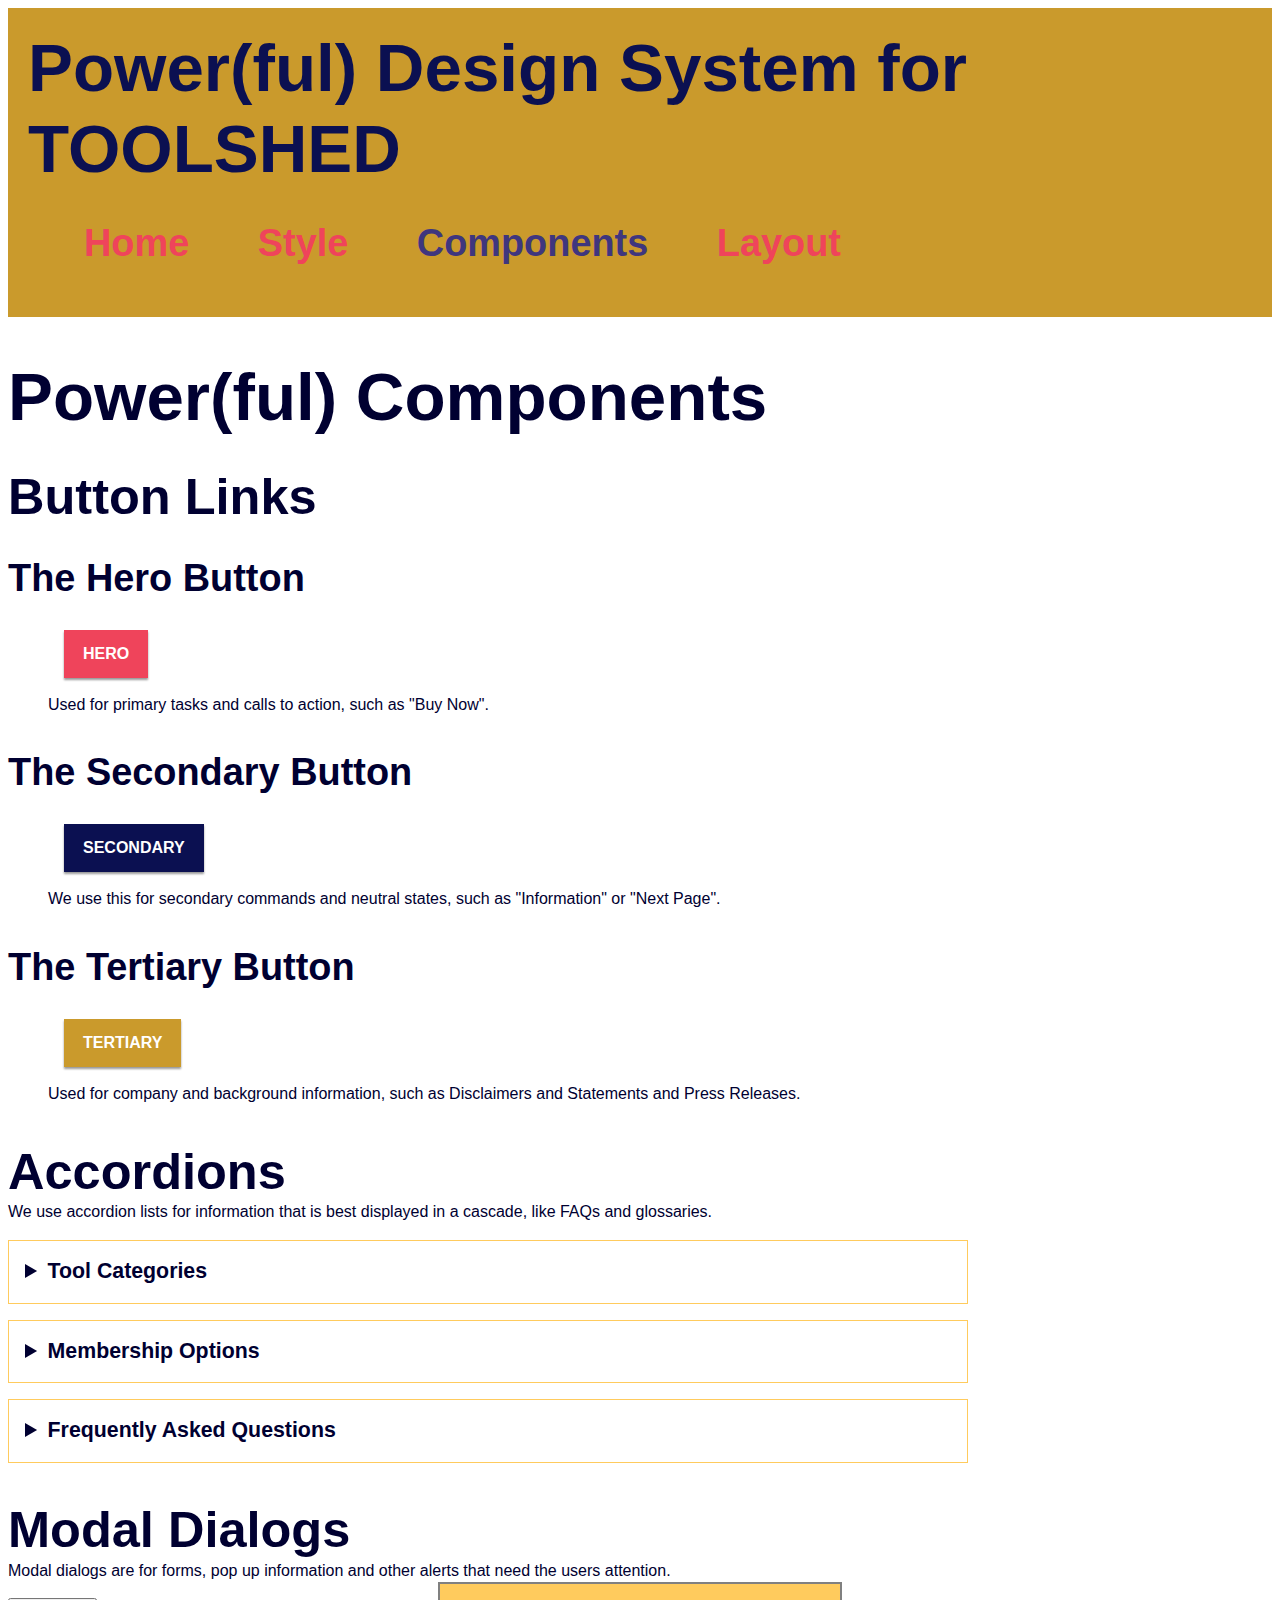
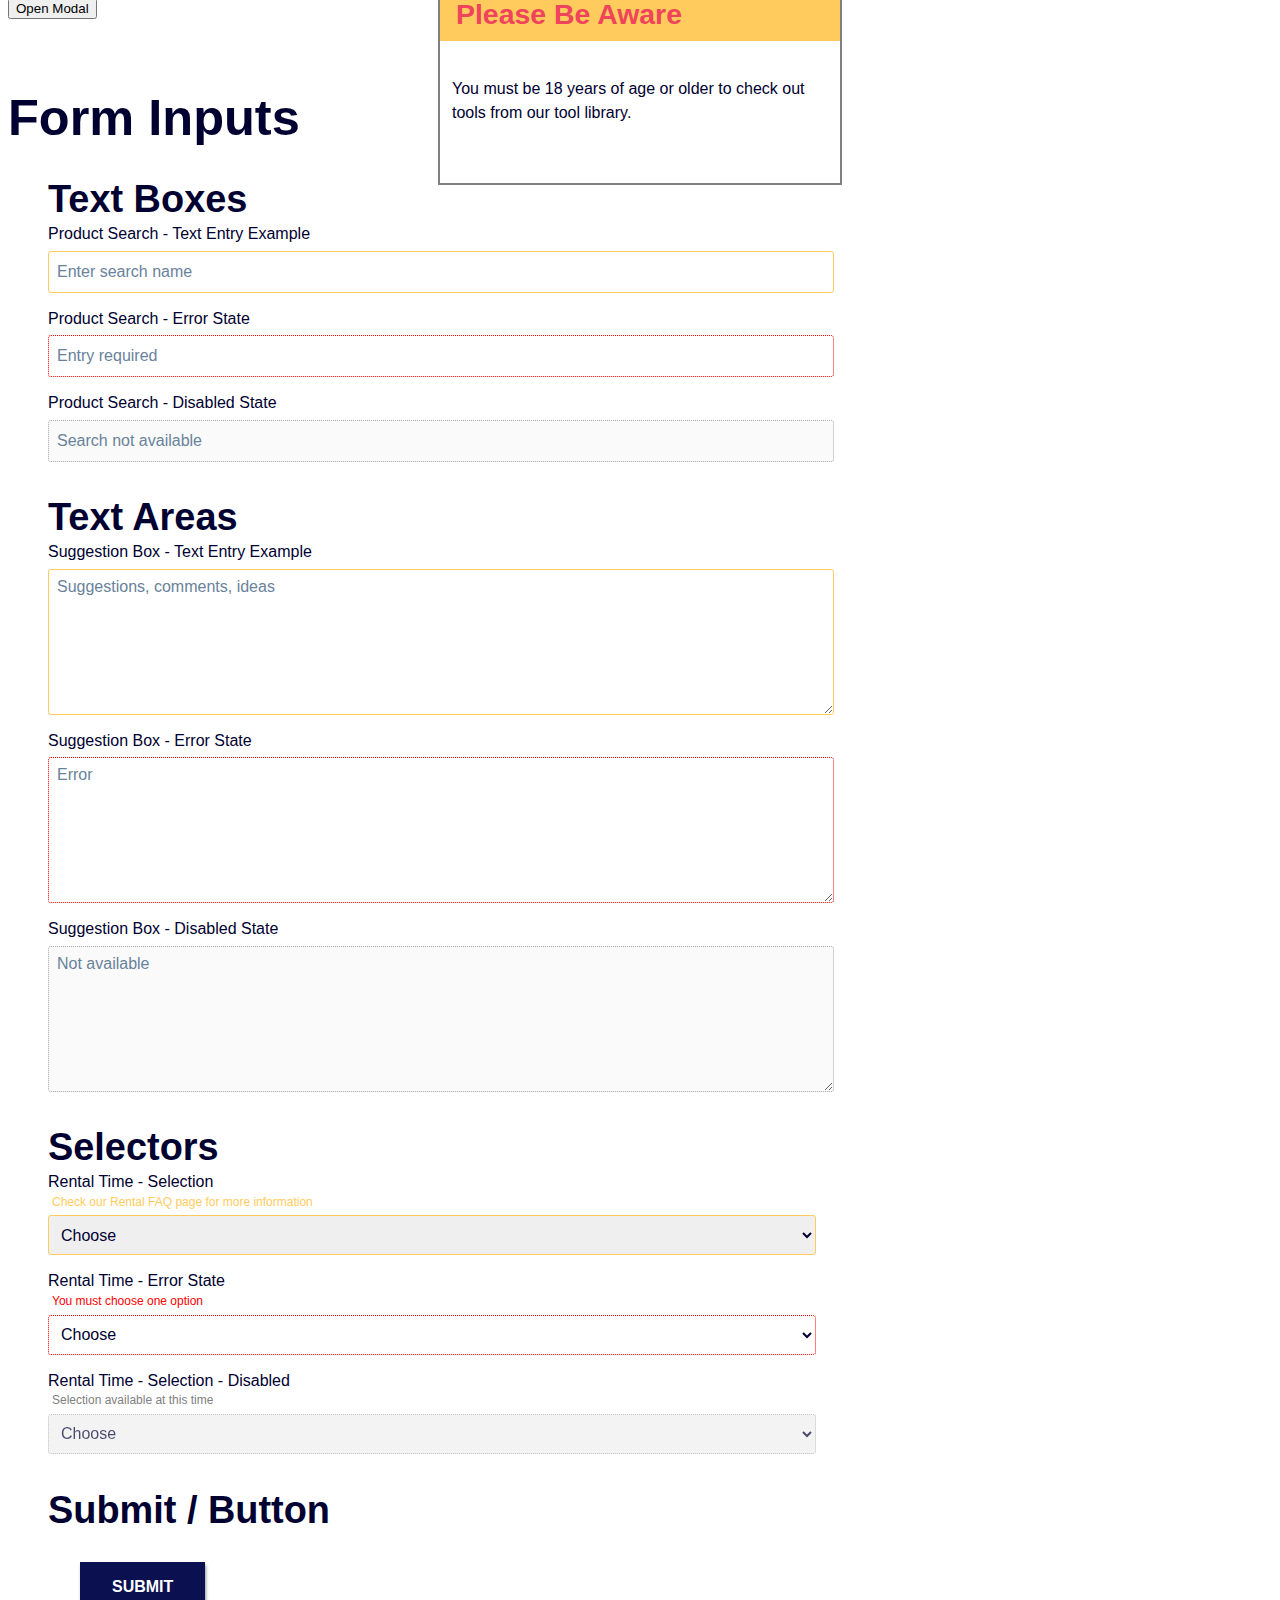
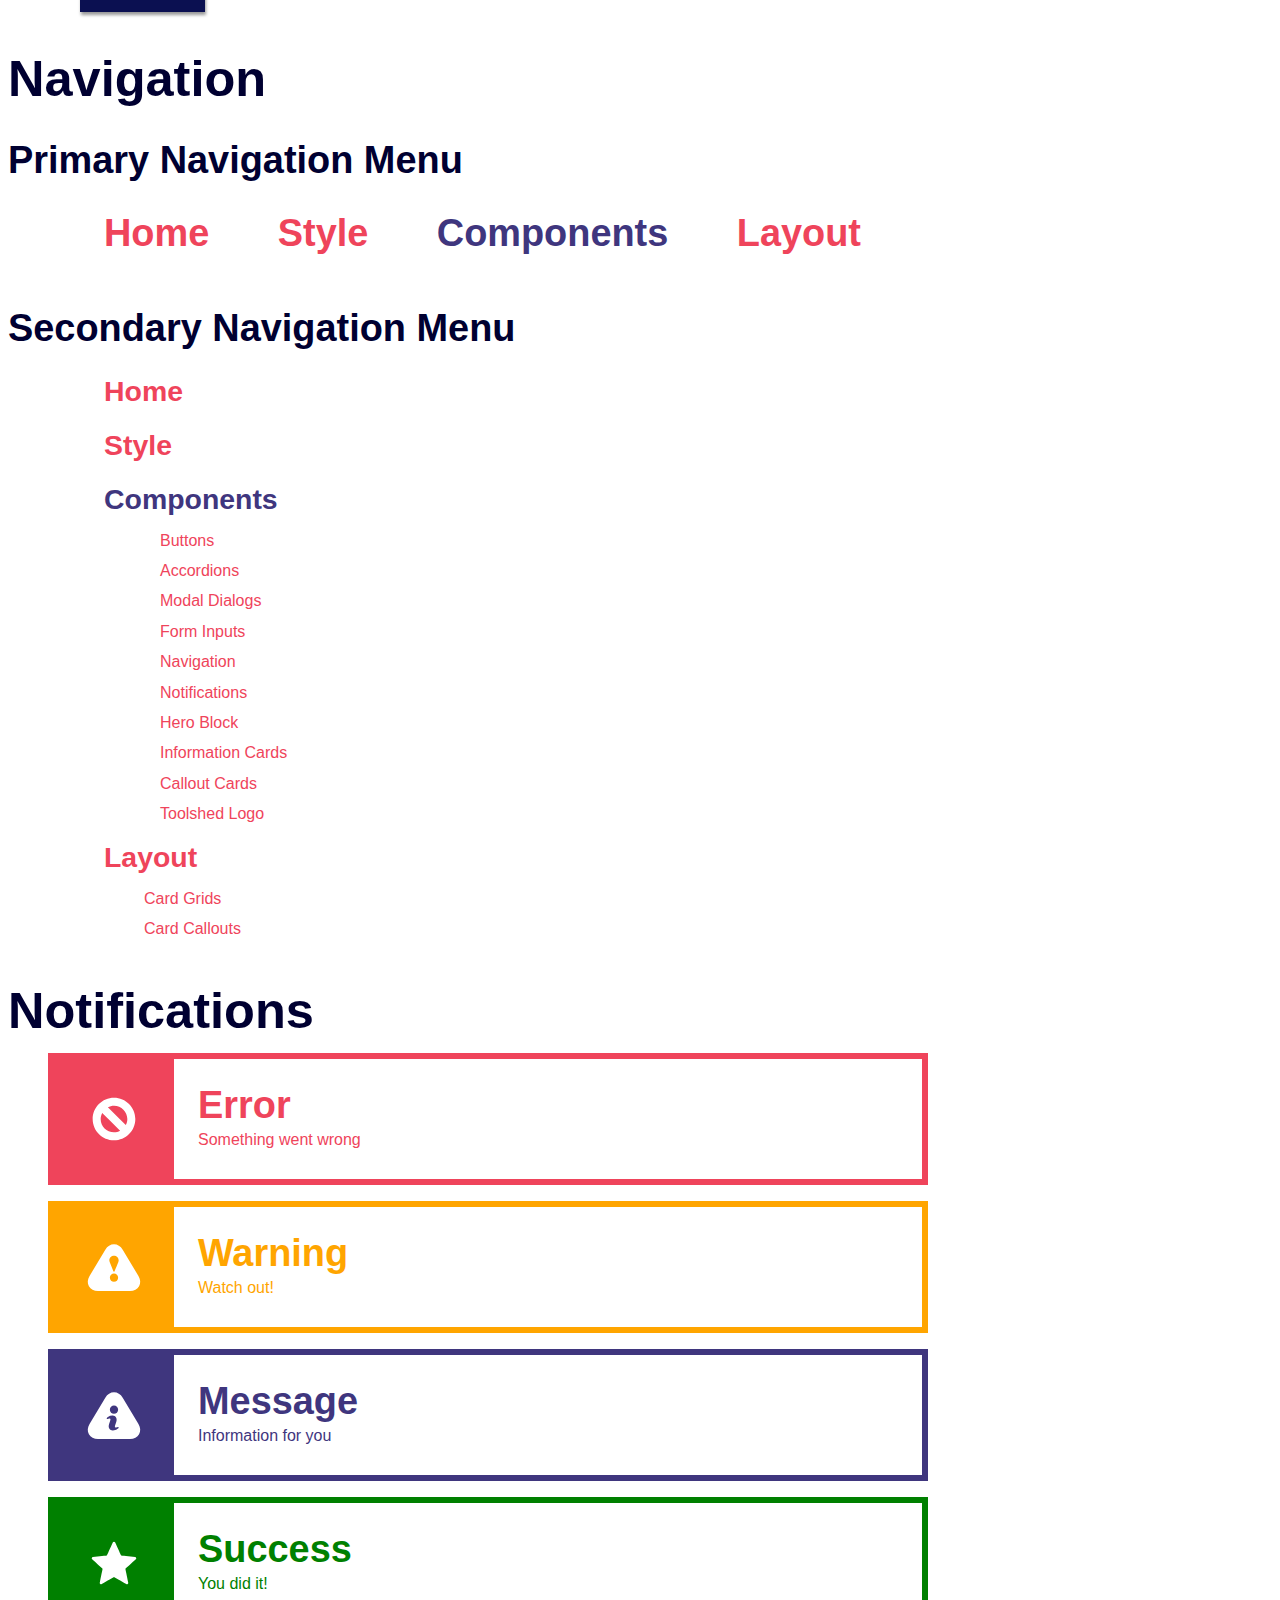
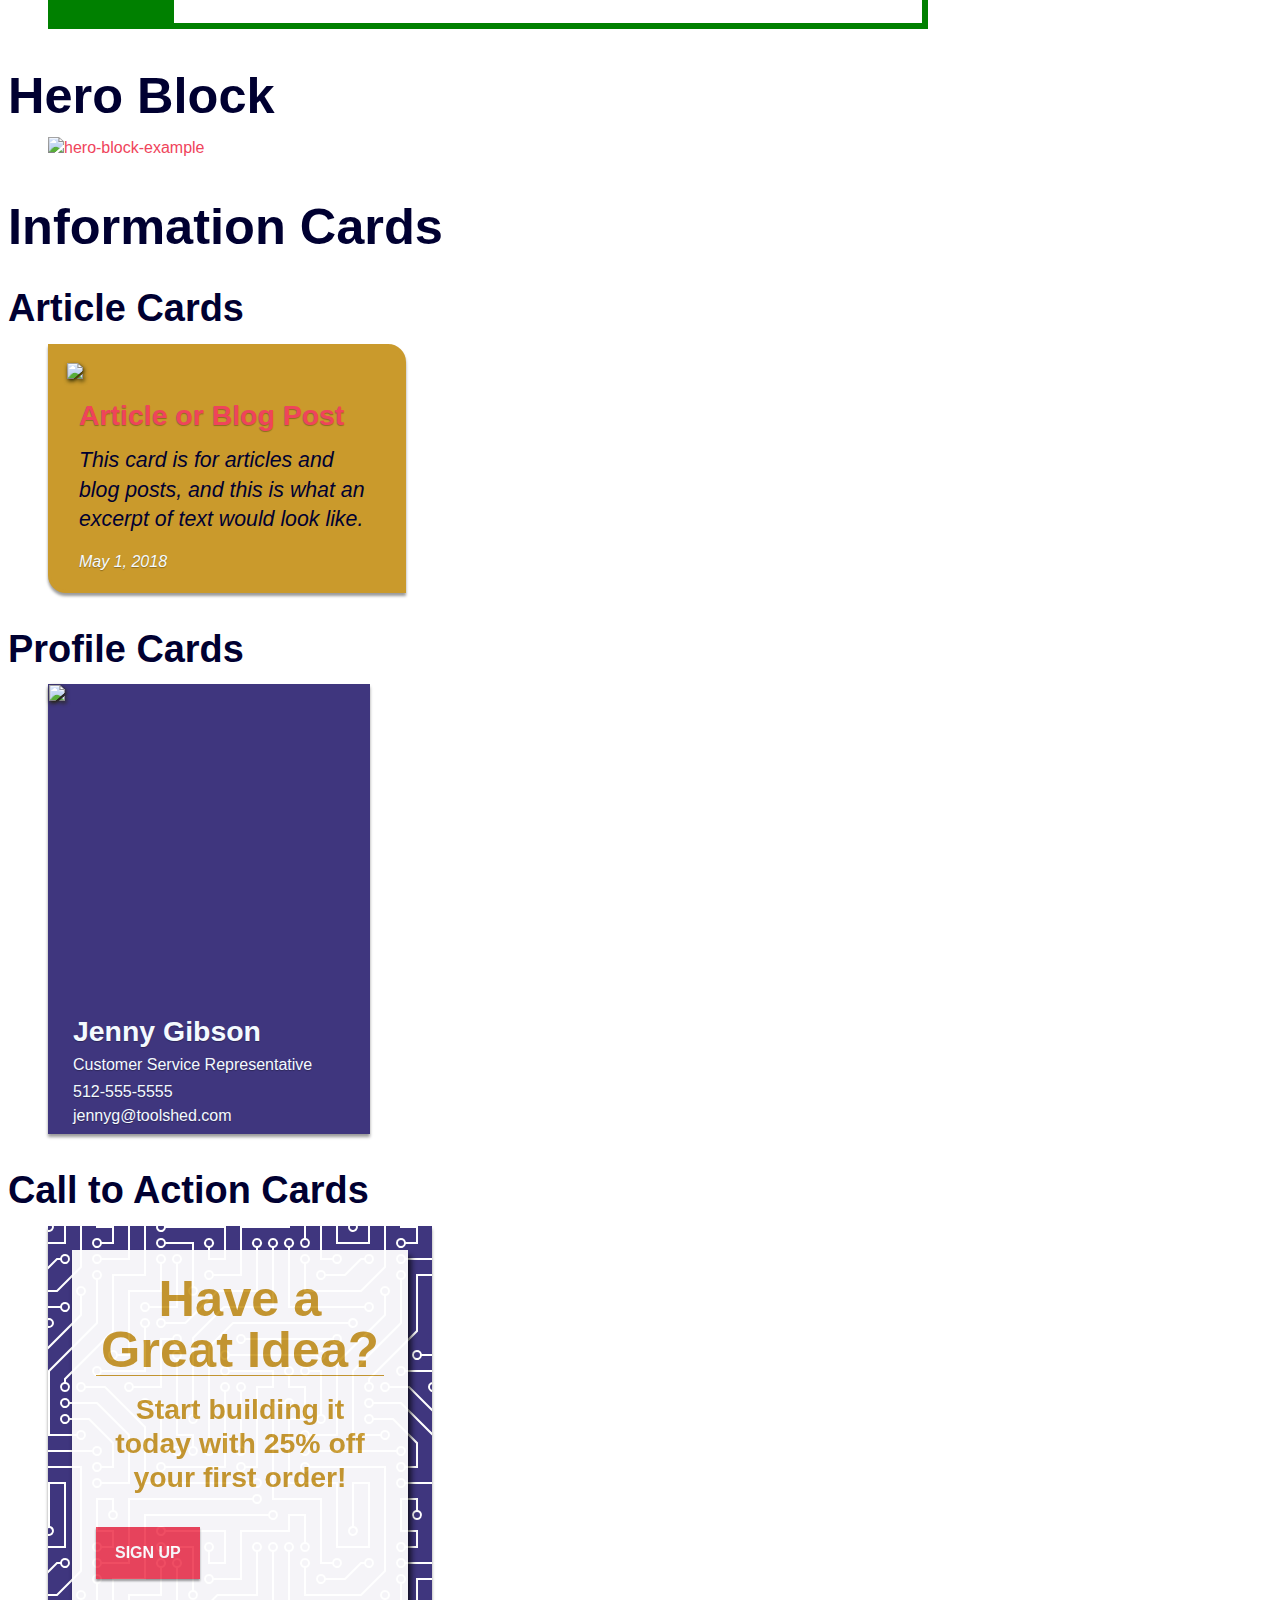
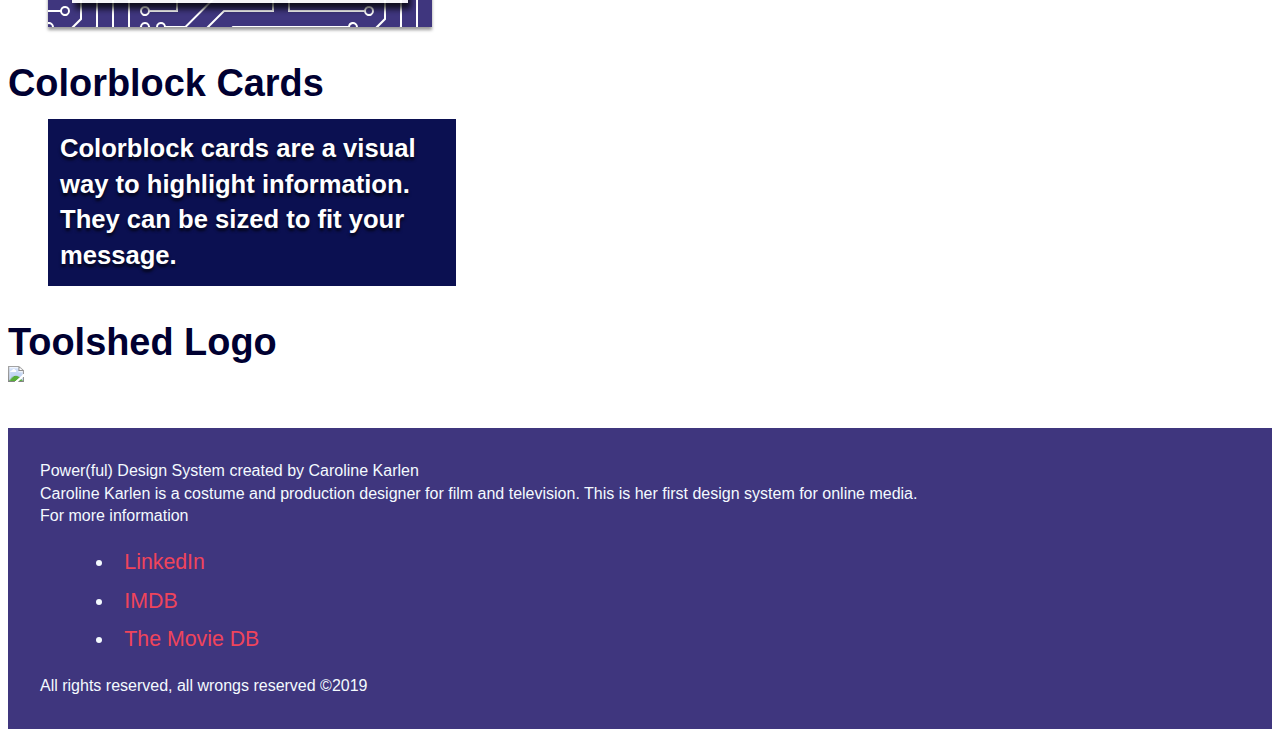
==== commit 3e0c776b: "Add files via upload" ====
--- a/components.html
+++ b/components.html
@@ -224,6 +224,8 @@
                         <li><a href="">Notifications</a></li>
                         <li><a href="">Hero Block</a></li>
                         <li><a href="">Information Cards</a></li>
+                        <li><a href="">Callout Cards</a></li>
+                        <li><a href="">Toolshed Logo</a></li>
                     </ul>
                 </li>
                 <li><a href="layouts.html">Layout</a></li>
@@ -317,9 +319,10 @@
             <div class="profile-card">
                 <img src="images/portrait.jpeg">
             
-                <h4>Jenny Gibson</h4>
+                <p class="persona">Jenny Gibson</p>
                 <p>Customer Service Representative</p>
-                <h5>512-555-5555</h><h5>jennyg@toolshed.com</h5>
+                <p class="contact">512-555-5555</p>
+                <p class ="contact">jennyg@toolshed.com</p>
             </div>
         </figure>
     
@@ -335,6 +338,18 @@
             </div>
         
         </figure>
+                    
+    <h3>Colorblock Cards</h3>
+        <figure>
+            <div class="card-colorblock-about">
+                <p>Colorblock cards are a visual way to highlight information. They can be sized to fit your message.</p>
+            </div>
+        </figure>
+    
+    
+    <h3>Toolshed Logo</h3>
+    
+    <img src="images/toolshedicon.png">
     
 </main>
     
--- a/main.css
+++ b/main.css
@@ -1,3 +1,4 @@
+
 /* ==========================================================================
    Colors
    ========================================================================== */
@@ -65,7 +66,7 @@
 .button-link-primary, .button-link-primary:visited {
     background-color: var(--color-primary-red);
 	border: 3px solid var(--color-primary-red);
-	box-shadow: .25rem .25rem rgba(255, 255, 255, .5);
+	box-shadow: 0px 2px 2px rgba(0, 0, 0, 0.4);
     color: white;
 	display: inline-block;
     font-size: var(--size-one);
@@ -95,14 +96,13 @@
 .button-link-primary:active {
     background-color: var(--color-secondary-red);
 	border: 3px solid var(--color-secondary-red);
-    /*transform: translateY(3px);*/
     top: 3px;
 }
 
 .button-link-secondary {
     background-color: var(--color-primary-blue);
     border: 3px solid var(--color-primary-blue);
-    box-shadow: .25rem .25rem rgba(255, 255, 255, .5);
+    box-shadow: 0px 2px 2px rgba(0, 0, 0, 0.4);
     color: white;
     display: inline-block;
     font-size: var(--size-one);
@@ -131,14 +131,13 @@
 .button-link-secondary:active {
     background-color: var(--color-secondary-blue);
     border: 3px solid var(--color-secondary-blue);
-    /*transform: translateY(3px);*/
     top: 3px;
 }
 
 .button-link-tertiary {
     background-color: var(--color-primary-brown);
     border: 3px solid var(--color-primary-brown);
-    box-shadow: .25rem .25rem rgba(255, 255, 255, .5);
+    box-shadow: 0px 2px 2px rgba(0, 0, 0, 0.4);
     color: white;
     display: inline-block;
     font-size: var(--size-one);
@@ -167,7 +166,6 @@
 .button-link-tertiary:active {
     background-color: var(--color-secondary-brown);
     border: 3px solid var(--color-secondary-brown);
-    /*transform: translateY(3px);*/
     top: 3px;
 }
 
@@ -342,24 +340,31 @@
 }
 
 button[type="submit"], input[type="submit"] {
-    background-color: green;
+    background-color: var(--color-primary-blue);
     border: none;
-    box-shadow: .25rem .25rem rgba(255, 255, 255, .5);
+    box-shadow: 1px 3px 3px rgba(0, 0, 0, 0.4);
     color: white;
     display: block;
     font-size: var(--size-one);
     font-weight: 700;
-    height: 2.5rem;
-    margin: 1.25rem;
-	padding: .75rem 1rem;
-    position: relative;
+    margin: 2rem;
+	padding: 1rem 2rem;
     text-align: center;
 	text-decoration: none;
 	text-transform: uppercase;
 }
 
 button:hover {
-    background-color: darkgreen;
+    background-color: var(--color-secondary-blue);
+}
+
+button:active {
+    background-color: var(--color-secondary-brown);
+}
+
+button:focus {
+    background-color: var(--color-secondary-red);
+    outline: 6px solid var(--color-secondary-blue);
 }
 
 button:active {
@@ -500,6 +505,18 @@
     font-weight: 300;
 }
 
+.persona {
+    font-size: var(--size-three);
+    font-weight: 600;
+    line-height: 1;
+}
+
+.contact {
+    color: white;
+    font-size: var(--size-minimum);
+    line-height: 1;
+}
+
 
 /* ==========================================================================
    Notifications
@@ -696,6 +713,19 @@
     margin-left: 1rem;
     margin-right: 1.5rem;
 }
+
+.card-colorblock-about p {
+    background-color: var(--color-primary-blue);
+    color: white;
+    display: inline-block;
+    font-size: 2vw;
+    font-weight: 600;
+    margin: 0;
+    max-width: 24rem;
+    padding: .75rem;
+    text-shadow: 0px 3px 3px rgba(0, 0, 0, .7);
+}
+
 
 /* ==========================================================================
    Card-Grid
@@ -1126,7 +1156,7 @@
     
     .site-navigation a {
         font-size: var(--size-three);
-        font-weight: 700;
+        font-weight: 900;
     }
     
     .secondary-nav a {
@@ -1174,7 +1204,6 @@
     
     .site-navigation a {
         font-size: var(--size-four);
-        font-weight: 900;
     }
     
     .site-navigation li {
